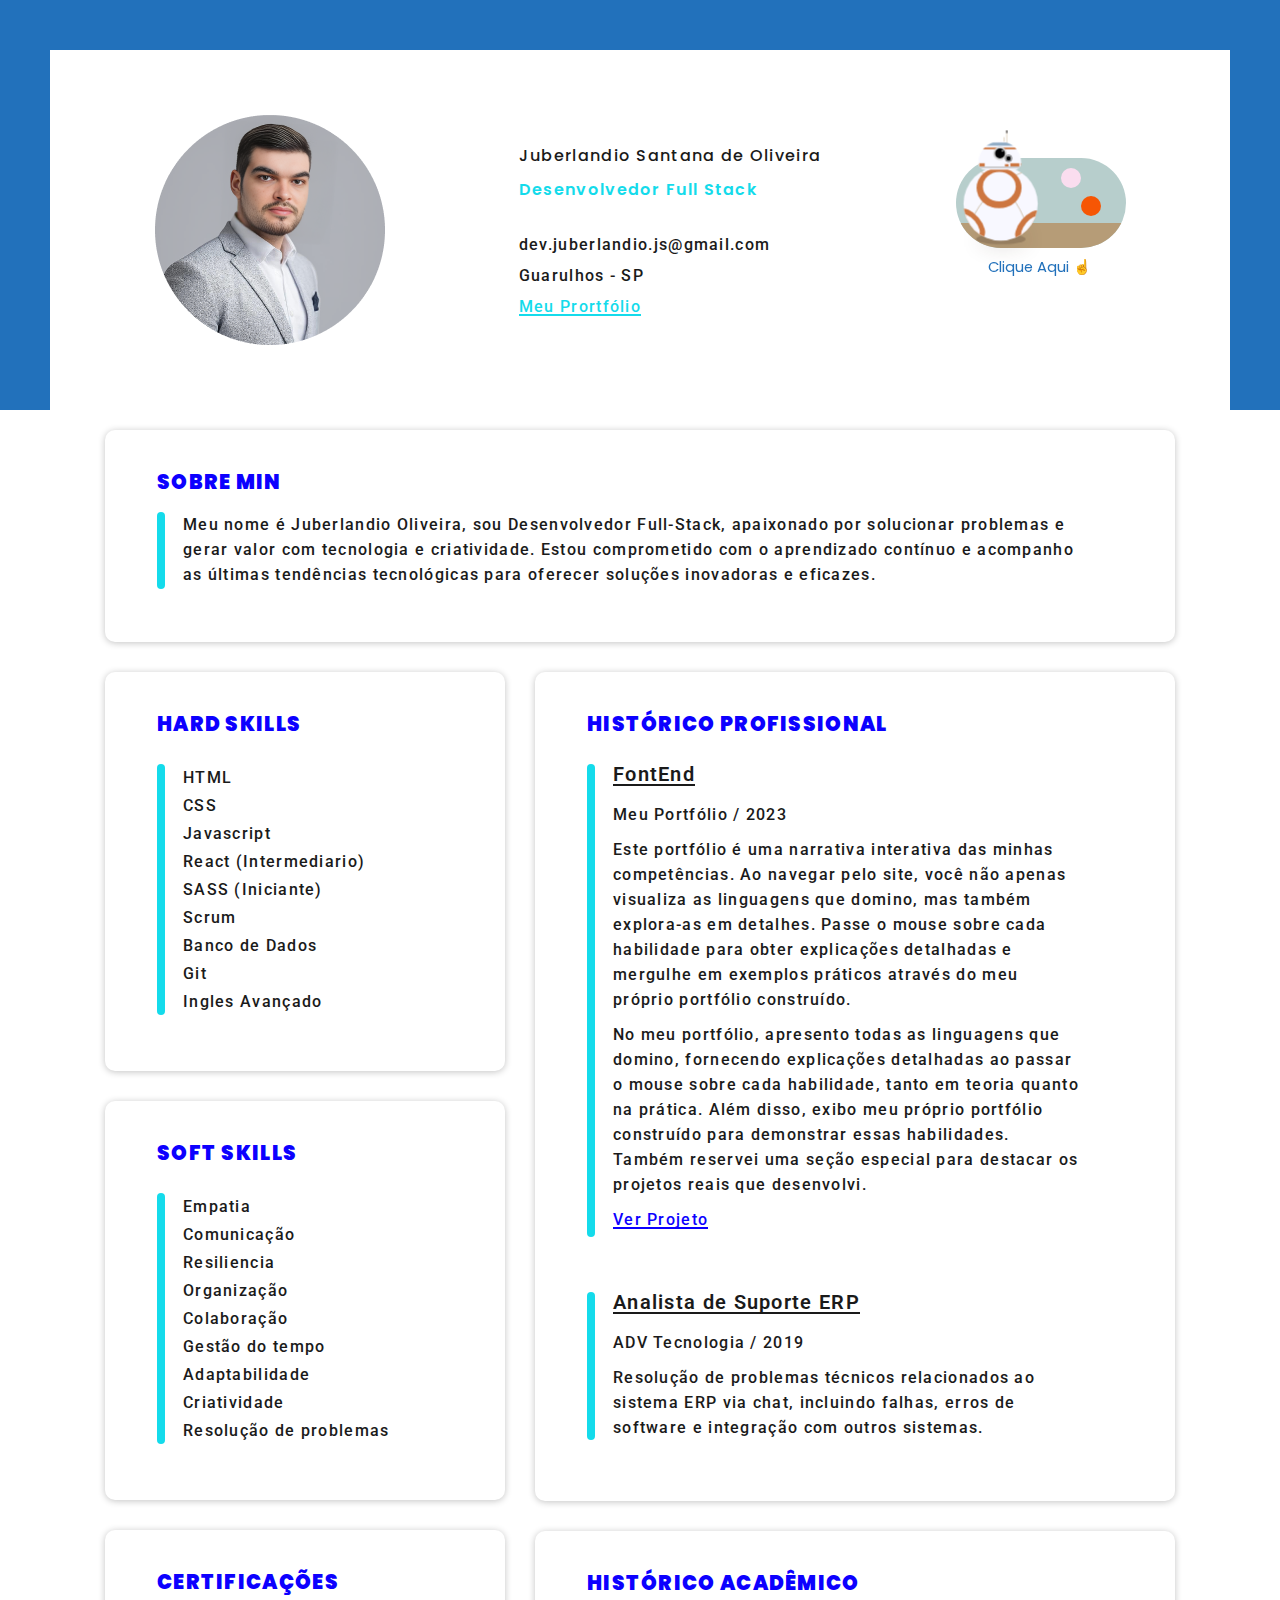
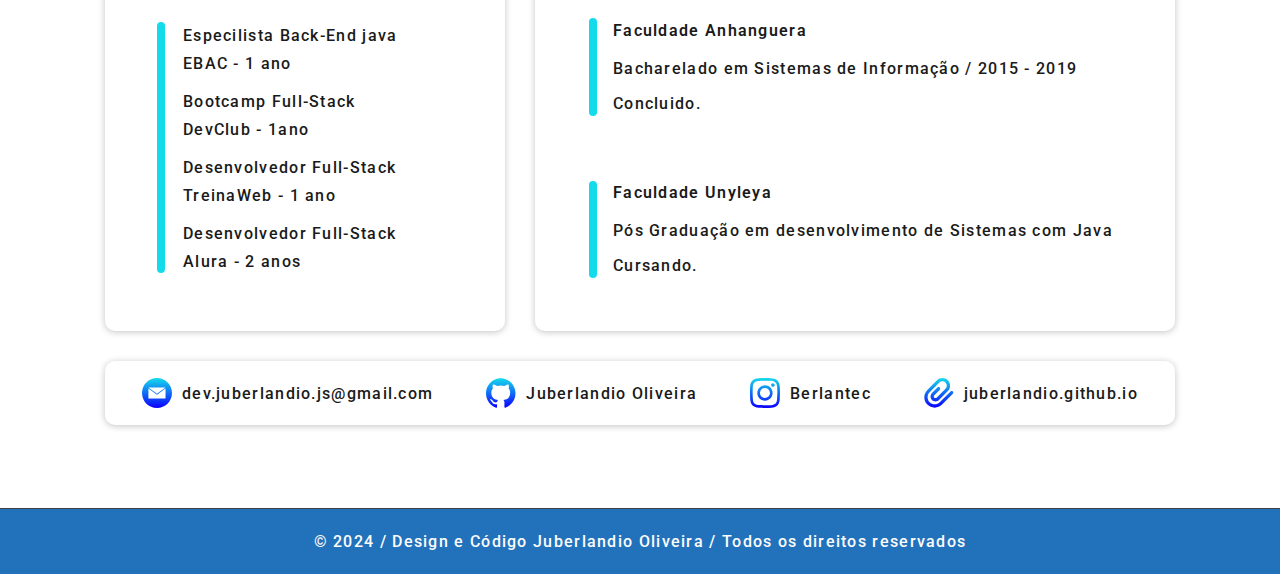
==== index.html @ ef3a39c7 "Update inicial" ====
<!DOCTYPE html>
<html lang="pt-BR">

<head>
  <meta charset="UTF-8">
  <meta name="viewport" content="width=device-width, initial-scale=1.0">
  <title>Curriculo</title>
  <meta name="description" content="Curriculo">
  <link rel="icon" href="./assets/svg/favicon.svg" type="image/svg+xml">
  <meta name="author" content="Juberlandio Oliveira">
  <link rel="preload" href="./css/style.css" as="style">
  <link rel="stylesheet" href="./css/style.css">

  <link rel="preconnect" href="https://fonts.googleapis.com">
  <link rel="preconnect" href="https://fonts.gstatic.com" crossorigin>
  <link href="https://fonts.googleapis.com/css2?family=Poppins:ital,wght@0,100;0,200;0,300;0,400;0,500;0,600;0,700;0,800;0,900;1,100;1,200;1,300;1,400;1,500;1,600;1,700;1,800;1,900&family=Roboto:ital,wght@0,100;0,300;0,400;0,500;0,700;0,900;1,100;1,300;1,400;1,500;1,700;1,900&display=swap" rel="stylesheet">
  <script>document.documentElement.className += ' js';</script>
</head>
<body>
  <header class="cabecalho-bg" aria-label="Cabecalho">
    <div class="cabecalho">
      <div class="contato">
        <picture>
          <img src="./assets/img/imagem.png" width="230" height="230" alt="">
        </picture>
        <div class="dados">
          <h1 class="font-1-xxl">Juberlandio Santana de Oliveira</h1>
          <p class="font-1-xx">Desenvolvedor Full Stack</p>
          <nav>
            <ul class="font-2-xs">
              <li>dev.juberlandio.js@gmail.com</li>
              <li>Guarulhos - SP</li>
              <li><a href="https://juberlandio.github.io/" target="_blank"><span class="soundButton">Meu Prortfólio</span></a></li>
            </ul>
          </nav>
        </div>
        <label class="soundButton">
          <input type="checkbox" class="slider btn">
          <div title="Clica!" class="switch">
            <div class="suns"></div>
            <div class="moons">
              <div class="star star-1"></div>
              <div class="star star-2"></div>
              <div class="star star-3"></div>
              <div class="star star-4"></div>
              <div class="star star-5"></div>
              <div class="first-moon"></div>
            </div>
            <div class="sand"></div>
            <div class="bb8">
              <div class="antennas">
                <div class="antenna short"></div>
                <div class="antenna long"></div>
              </div>
              <div class="head">
                <div class="stripe one"></div>
                <div class="stripe two"></div>
                <div class="eyes">
                  <div class="eye one"></div>
                  <div class="eye two"></div>
                </div>
                <div class="stripe detail">
                  <div class="detail zero"></div>
                  <div class="detail zero"></div>
                  <div class="detail one"></div>
                  <div class="detail two"></div>
                  <div class="detail three"></div>
                  <div class="detail four"></div>
                  <div class="detail five"></div>
                  <div class="detail five"></div>
                </div>
                <div class="stripe three"></div>
              </div>
              <div class="ball">
                <div class="lines one"></div>
                <div class="lines two"></div>
                <div class="ring one"></div>
                <div class="ring two"></div>
                <div class="ring three"></div>
              </div>
              <div class="shadow"></div>
            </div>
          </div>
        </label>
      </div>
    </div>
  </header>
  <section class="sobre-bg" aria-labelledby="sobre">
    <div class="sobre">
      <h2 id="sobre" class="font-1-xxl">Sobre Min</h2>
      <p class="font-2-xs">Meu nome é Juberlandio Oliveira, sou Desenvolvedor Full-Stack, apaixonado por solucionar problemas e gerar valor com tecnologia e criatividade. Estou comprometido com o aprendizado contínuo e acompanho as últimas tendências tecnológicas para oferecer soluções inovadoras e eficazes.</p>
    </div>
  </section>
  <main>
    <div class="colunas">
      <div class="columns-container-left">
        <section class="left-columns" aria-label="hard-skills">
          <div class="hard-skills">
            <h2 class="font-1-xxl">Hard Skills</h2>
            <nav>
              <ul class="lista font-2-xs">
                <li>HTML</li>
                <li>CSS</li>
                <li>Javascript</li>
                <li>React (Intermediario)</li>
                <li>SASS (Iniciante)</li>
                <li>Scrum</li>
                <li>Banco de Dados</li>
                <li>Git</li>
                <li>Ingles Avançado</li>
              </ul>
            </nav>
          </div>
        </section>
        <section class="left-columns" aria-label="soft-skills">
          <div class="soft-skills">
            <h2 class="font-1-xxl">Soft Skills</h2>
            <nav>
              <ul class="lista font-2-xs">
                <li>Empatia</li>
                <li>Comunicação</li>
                <li>Resiliencia</li>
                <li>Organização</li>
                <li>Colaboração</li>
                <li>Gestão do tempo</li>
                <li>Adaptabilidade</li>
                <li>Criatividade</li>
                <li>Resolução de problemas</li>
              </ul>
            </nav>
          </div>
        </section>
        <section class="left-columns" aria-label="Certificações">
          <div class="Certificações">
            <h2 class="font-1-xxl">Certificações</h2>
            <nav>
              <ul class="lista-unica font-2-xs">
                <li>Especilista Back-End java</li>
                <li>EBAC - 1 ano</li>
                <li>Bootcamp Full-Stack</li>
                <li>DevClub - 1ano</li>
                <li>Desenvolvedor Full-Stack</li>
                <li>TreinaWeb - 1 ano</li>
                <li>Desenvolvedor Full-Stack</li>
                <li>Alura - 2 anos</li>
              </ul>
            </nav>
          </div>
        </section>
      </div>
      <div class="columns-container-right">
        <section class="right-columns" aria-labelledby="historico">
          <div class="historico-profissional">
            <h2 id="historico" class="font-1-xxl">Histórico Profissional</h2>
            <div class="lista">
              <h3 class="font-2-s">FontEnd</h3>
              <h4 class="font-2-xs">Meu Portfólio / 2023</h4>
              <p class="font-2-xs">Este portfólio é uma narrativa interativa das minhas competências. Ao navegar pelo site, você não apenas visualiza as linguagens que domino, mas também explora-as em detalhes. Passe o mouse sobre cada habilidade para obter explicações detalhadas e mergulhe em exemplos práticos através do meu próprio portfólio construído.</p>
              <p class="font-2-xs">No meu portfólio, apresento todas as linguagens que domino, fornecendo explicações detalhadas ao passar o mouse sobre cada habilidade, tanto em teoria quanto na prática. Além disso, exibo meu próprio portfólio construído para demonstrar essas habilidades. Também reservei uma seção especial para destacar os projetos reais que desenvolvi.</p>
              <p class="soundButton font-2-xs"><a href="https://juberlandio.github.io/" target="_blank">Ver Projeto</a></p>
            </div>
            <div class="lista-2">
              <h3 class="font-2-s">Analista de Suporte ERP</h3>
              <h4 class="font-2-xs">ADV Tecnologia / 2019</h4>
              <p class="font-2-xs">Resolução de problemas técnicos relacionados ao sistema ERP via chat, incluindo falhas, erros de software e integração com outros sistemas.</p>
            </div>
          </div>
        </section>
        <section class="right-columns" aria-label="Formacao">
          <div class="formacao">
            <h2 class="font-1-xxl">Histórico Acadêmico</h2>
            <div class="formacao-container">
              <div class="lista-formacao">
                <h3 class="font-2-s">Faculdade Anhanguera</h3>
                <h4 class="font-2-xs">Bacharelado em Sistemas de Informação / 2015 - 2019</h4>
                <p class="font-2-xs">Concluido.</p>
              </div>
              <div class="lista-pos">
                <h3 class="font-2-s">Faculdade Unyleya</h3>
                <h4 class="font-2-xs">Pós Graduação em desenvolvimento de Sistemas com Java</h4>
                <p class="font-2-xs">Cursando.</p>
              </div>
            </div>
          </div>
        </section>
      </div>
    </div>
  </main>

  <footer class="rodape-bg" aria-label="Rodapé">
    <div class="rodape">
      <div class="redes">
        <img src="./assets/img/email.svg" width="30" height="30"  alt="">
        <span class="font-2-xf">dev.juberlandio.js@gmail.com</span>
      </div>
      <div class="redes">
        <img src="./assets/img/github.svg" width="30" height="30" alt="">
        <p class="font-2-xf"> Juberlandio Oliveira</p>
      </div>
      <div class="redes">
        <img src="./assets/img/instagran.svg" width="30" height="30" alt="">
        <p class="font-2-xf">Berlantec</p>
      </div>
      <div class="redes">
        <img src="./assets/img/clips.svg" width="30" height="30" alt="">
        <p class="font-2-xf">juberlandio.github.io</p>
      </div>
    </div>
    <div class="footer-final font-2-xs">
      <p>© 2024 / Design e Código Juberlandio Oliveira / Todos os direitos reservados</p>
    </div>
  </footer>
  <script src="js/main.js"></script>
</body>

</html>
---- css/style.css ----
﻿html,body{margin:0px;padding:0px}h1,h2,h3,h4,ul,p{margin:0px}ul{margin:0px;padding:0px;list-style:none}a{font:inherit;color:inherit;text-decoration:none;display:block}img{height:auto;display:block;max-width:100%}::-webkit-scrollbar{width:7px;background-color:#232629}::-webkit-scrollbar-thumb{background-color:#2271BB;border-radius:30px}::-webkit-scrollbar-track{background-color:transparent}.js [data-anime="scroll"]{opacity:0;transform:translate3d(-30px, 0, 0);transition:.3s}.js [data-anime="scroll"].ativo{opacity:1;transform:translate3d(0px, 0, 0)}.cabecalho-bg{background:#2271BB;padding:50px 50px 0px 50px}@media (max-width: 1100px){.cabecalho-bg{padding:20px 20px 0px 20px}}.cabecalho{background:#fff;display:flex;flex-wrap:wrap;gap:30px;justify-content:center;align-items:center;padding:65px 20px 65px 20px;position:relative;box-sizing:border-box;max-width:1200px;margin-left:auto;margin-right:auto}@media (max-width: 845px){.cabecalho{height:100vh;text-align:center}}.contato picture img{max-width:230px;z-index:3;object-fit:cover}.contato{display:flex;flex-wrap:wrap;justify-content:space-between;align-items:center;width:971px;gap:30px;border-radius:10px;box-sizing:border-box}@media (max-width: 845px){.contato{width:100%;flex-direction:column;text-align:center;justify-content:center}}.contato p{padding-top:15px;color:#14DBEB;font-size:1rem}.contato li{padding-top:39px;line-height:1;color:#1a1a1a}.contato li:last-child{color:#14DBEB}.contato li+li{padding-top:15px}.contato li a span{position:relative}.contato li a span:hover{color:#0C00FF}.contato li a span::after{content:"";bottom:0px;right:0px;width:100%;height:2px;background:#14DBEB;display:block;margin-top:0px;transition:0.3s;position:absolute}.contato li a span:hover::after{background:#0C00FF}.dados{padding:30px}@media (max-width: 1300px){.dados{padding:0px;display:block}}.contato .dados h1{font-weight:500;color:#1a1a1a;font-size:1rem;line-height:22px}.font-2-xs{font:500 1rem/1.5625 "Roboto", sans-serif;letter-spacing:1.3px}.font-2-xf{font:500 1rem/1.5625 "Roboto", sans-serif;letter-spacing:1.3px}@media (max-width: 1100px){.font-2-xf{font-size:0.8rem;letter-spacing:0.8px}}.font-2-s{font:600 1.25rem/1 "Roboto", sans-serif;letter-spacing:1.3px}.font-1-xx{font:600 1.125rem/1 "Poppins", sans-serif;letter-spacing:1.3px}.font-1-xxl{font:600 1.25rem/1 "Poppins", sans-serif;letter-spacing:1.3px}label{place-self:center;-webkit-touch-callout:none;-webkit-tap-highlight-color:transparent;-webkit-tap-highlight-color:rgba(0,0,0,0)}@media (max-width: 845px){label{padding-top:30px}}.switch{--toggle-size: 1}.switch *,.switch *::after,*::before{-webkit-box-sizing:border-box;box-sizing:border-box}.switch{-webkit-box-sizing:border-box;box-sizing:border-box;display:-webkit-inline-box;display:-ms-inline-flexbox;display:inline-flex;-webkit-box-align:center;-ms-flex-align:center;align-items:center;width:170px;height:90px;background-color:#b7cecc;position:relative;border-radius:999px;-webkit-transition:.4s;-o-transition:.4s;transition:.4s;cursor:pointer;-webkit-transform:scale(var(--toggle-size));-ms-transform:scale(var(--toggle-size));transform:scale(var(--toggle-size))}.moons{position:absolute;width:100px;height:65px;overflow:hidden;top:0;left:-10px}.moons .star{position:absolute;width:1px;height:1px;top:45px;left:30px;border-radius:999px;background-color:#ffffff}.moons .star.star-1{top:100%;left:75px;-webkit-transition:.2s;-o-transition:.2s;transition:.2s}.moons .star.star-2{top:100%;left:65px;-webkit-transition:.3s;-o-transition:.3s;transition:.3s}.moons .star.star-3{top:100%;left:85px;-webkit-transition:.4s;-o-transition:.4s;transition:.4s}.moons .star.star-4{top:100%;left:60px;-webkit-transition:.5s;-o-transition:.5s;transition:.5s}.moons .star.star-5{top:100%;left:44px;-webkit-transition:.6s;-o-transition:.6s;transition:.6s}.moons .first-moon{position:absolute;-webkit-transition:.4s;-o-transition:.4s;transition:.4s;width:30px;height:30px;top:100%;left:30px;background-color:#e0d6d6;border-radius:999px}.moons::before,.moons::after{-webkit-transition:.6s;-o-transition:.6s;transition:.6s;content:"";position:absolute;width:8px;height:8px;background-color:#dde4e6;border-radius:999px;top:100%;left:70px}.moons::after{width:5px;height:5px;left:81px;-webkit-transition:.8s;-o-transition:.8s;transition:.8s}.sand{position:absolute;width:100%;height:45px;bottom:0px;left:0;border-radius:0 0 999px 999px;overflow:hidden}.suns{position:absolute;width:50px;height:70px;overflow:hidden;top:0;right:15px}.suns::before{content:"";position:absolute;width:20px;height:20px;background-color:#faddef;border-radius:999px;top:10px;right:30px;-webkit-transition:.4s;-o-transition:.4s;transition:.4s}.suns::after{content:"";position:absolute;width:20px;height:20px;background-color:#F65604;border-radius:999px;top:38px;right:10px;-webkit-transition:.6s;-o-transition:.6s;transition:.6s}.sand::before{position:absolute;width:100%;height:25px;bottom:0px;left:0;content:"";background-color:#B69C77;border-radius:0 0 999px 999px}.bb8{position:absolute;left:-18%;width:140px;-webkit-transform:scale(0.45);-ms-transform:scale(0.45);transform:scale(0.45);-webkit-transition:left .4s;-o-transition:left .4s;transition:left .4s}.slider{display:none}.antennas{position:absolute;-webkit-transition:all 0.4s;-o-transition:all 0.4s;transition:all 0.4s;left:28%}.antenna{background:#e0d2be;position:absolute;width:2px}.antenna.short{height:20px;top:-65px;left:50px}.antenna.long{border-top:6px solid #020204;border-bottom:6px solid #020204;height:36px;top:-80px;left:56px}.head{-webkit-transition:-webkit-transform .4s;transition:-webkit-transform .4s;-o-transition:transform .4s;transition:transform .4s, -webkit-transform .4s;background-color:ghostwhite;border-radius:90px 90px 25px 25px;-moz-border-radius:90px 90px 25px 25px;-webkit-border-radius:90px 90px 25px 25px;height:63px;margin-left:-45px;overflow:hidden;position:absolute;width:95px;z-index:1;top:-56px;left:56%}.head .stripe{position:absolute;width:100%}.head .stripe.one{background:#7699B7;height:7px;opacity:0.8;z-index:1;top:3px}.head .stripe.two{background:#CD7640;height:4px;top:14px}.head .stripe.three{background:#999;height:4px;opacity:0.5;bottom:3px}.head .stripe.detail{display:-webkit-box;display:-ms-flexbox;display:flex;width:200px;bottom:7px;left:-38%;-webkit-transition:left 0.4s;-o-transition:left 0.4s;transition:left 0.4s}.head .detail{height:7px}.head .detail.zero{background-color:#CD7640;width:2%;margin-left:3px}.head .detail.one{background-color:#CD7640;width:8%;margin-left:3px}.head .detail.two{background-color:#CD7640;width:6%;margin-left:5px}.head .detail.three{background-color:#CD7640;width:4%;margin-left:45px;height:5px;margin-top:2px}.head .detail.four{background-color:#CD7640;width:10%;margin-left:4px}.head .detail.five{background-color:#CD7640;width:2%;margin-left:3px}.head .eyes{display:inline-block;height:100%;position:absolute;width:100%;-webkit-transition:left 0.4s;-o-transition:left 0.4s;transition:left 0.4s;left:22%}.head .eye{border-radius:50%;display:block;position:absolute}.head .eye.one{background:#020204;border:4px solid lightgray;height:30px;width:30px;top:12px;left:12%}.head .eye.one:after{background:white;border-radius:50%;content:"";display:block;height:3px;position:absolute;width:3px;top:4px;right:4px}.head .eye.two{background-color:lightgrey;border:1px solid #020204;height:16px;width:16px;top:30px;left:40%}.head .eye.two:after{background:#020204;border-radius:50%;content:"";display:block;height:10px;position:absolute;width:10px;top:2px;left:2px}.ball{background-color:ghostwhite;border-radius:50%;height:165px;overflow:hidden;position:relative;width:165px;-webkit-transition:-webkit-transform .4s;transition:-webkit-transform .4s;-o-transition:transform .4s;transition:transform .4s, -webkit-transform .4s}.lines{border:2px solid #B19669;border-radius:50%;height:400px;opacity:0.6;position:absolute;width:400px}.lines.two{top:-10px;left:-250px}.ring{background:#CD7640;border-radius:50%;height:70px;margin-left:-35px;position:absolute;width:70px}.ring:after{background-color:ghostwhite;border-radius:50%;content:"";display:block;height:73%;margin-top:-36%;margin-left:-36%;position:absolute;width:73%;top:50%;left:50%}.ring.one{margin-left:-40px;height:90px;width:100px;top:2%;left:42%}.ring.two{height:40px;width:80px;-ms-transform:rotate(50deg);-webkit-transform:rotate(50deg);transform:rotate(50deg);top:65%;left:8%}.ring.two:after{top:100%}.ring.three{height:37px;width:80px;-ms-transform:rotate(-50deg);-webkit-transform:rotate(-50deg);transform:rotate(-50deg);top:68%;left:84%}.ring.three:after{top:110%}.shadow{background:#3A271C;-webkit-box-shadow:5px 0 50px #3A271C;box-shadow:5px 0 50px #3A271C;border-radius:50%;height:23.3333333333px;opacity:0.25;position:absolute;width:110px;left:28px;z-index:-1;bottom:-8px}.slider:checked+.switch .bb8{left:29%}.slider:checked+.switch .bb8 .ball{-webkit-transform:rotate(180deg);-ms-transform:rotate(180deg);transform:rotate(180deg)}.slider:hover+.switch .bb8 .eyes{left:60%}.slider:checked:hover+.switch .bb8 .eyes{left:-20%}.slider:active+.switch .bb8 .head{-webkit-transform:translate(35px, 3px) rotateZ(17deg);-ms-transform:translate(35px, 3px) rotate(17deg);transform:translate(30px, 3px) rotateZ(17deg)}.slider:checked:active+.switch .bb8 .head{-webkit-transform:translate(-35px, 6px) rotateZ(-17deg);-ms-transform:translate(-35px, 6px) rotate(-17deg);transform:translate(-35px, 6px) rotateZ(-17deg)}.slider:active+.switch .antennas{-webkit-transform:translate(35px, -20px) rotateZ(17deg);-ms-transform:translate(35px, -20px) rotate(17deg);transform:translate(35px, -20px) rotateZ(17deg)}.slider:active:not(:hover)+.switch .antennas{-webkit-transform:translate(35px, -10px) rotateZ(17deg);-ms-transform:translate(35px, -10px) rotate(17deg);transform:translate(35px, -10px) rotateZ(17deg)}.slider:checked:active+.switch .antennas{-webkit-transform:translate(-35px, 10px) rotateZ(-17deg);-ms-transform:translate(-35px, 10px) rotate(-17deg);transform:translate(-35px, 15px) rotateZ(-17deg)}.slider:checked:active:not(:hover)+.switch .antennas{-webkit-transform:translate(-30px, 20px) rotateZ(-17deg);-ms-transform:translate(-30px, 20px) rotate(-17deg);transform:translate(-25px, 25px) rotateZ(-17deg)}.slider:hover+.switch .antennas,.slider:checked+.switch .antennas{left:6%}.slider:hover+.switch .stripe.detail,.slider:checked+.switch .stripe.detail{left:0}.slider:checked:hover+.switch .antennas{left:28%}.slider:checked:hover+.switch .stripe.detail{left:-38%}.slider:checked+.switch{background-color:#112350}.slider:checked+.switch .suns::before{top:100px}.slider:checked+.switch .suns::after{top:150px}.slider:checked+.switch .moons .first-moon{top:15px;-webkit-box-shadow:0 0 10px #B8CCCD;box-shadow:0 0 10px #B8CCCD}.slider:checked+.switch .moons::after{top:38px;-webkit-box-shadow:0 0 15px #B8CCCD;box-shadow:0 0 15px #B8CCCD}.slider:checked+.switch .moons::before{top:34px;-webkit-box-shadow:0 0 15px #B8CCCD;box-shadow:0 0 15px #B8CCCD}.slider:checked+.switch .moons .star{-webkit-box-shadow:0 0 20px 2px #fff;box-shadow:0 0 20px 2px #fff}.slider:checked+.switch .moons .star.star-1{top:20px}.slider:checked+.switch .moons .star.star-2{top:15px}.slider:checked+.switch .moons .star.star-3{top:15px}.slider:checked+.switch .moons .star.star-4{top:45px}.slider:checked+.switch .moons .star.star-5{top:53px}label{position:relative;margin-bottom:50px}label::after{content:'Clique Aqui ☝';position:absolute;bottom:-26px;right:35px;color:#2271BB;font-size:0.92em;animation:girar 2.5s infinite;font-family:'Poppins', sans-serif}@keyframes girar{0%{transform:rotate(0deg)}10%{transform:rotate(2deg)}20%{transform:rotate(-2deg)}30%{transform:rotate(2deg)}40%{transform:rotate(-2deg)}50%{transform:rotate(2deg)}60%{transform:rotate(0deg)}100%{transform:rotate(0deg)}}.sobre{border-radius:10px;box-shadow:0 0 20px 2px rgba(0,0,0,0.2);border:1px solid #14DBEB;border:2px solid transparent;position:relative;box-shadow:rgba(0,0,0,0.24) 0px 1px 7px;margin:20px 20px 0px 20px;box-sizing:border-box;max-width:1070px;margin-left:auto;margin-right:auto}@media (max-width: 1100px){.sobre{margin:20px 20px 0px 20px}}.sobre h2{color:#0C00FF;padding:40px 0px 0px 50px;text-transform:uppercase;font-weight:900;transition:0.3s}@media (max-width: 1100px){.sobre h2{padding:20px 20px 0px 20px;text-align:left}}.sobre p{color:#1a1a1a;padding:20px 0 53px 76px;position:relative;max-width:909px;transition:0.3s}@media (max-width: 1100px){.sobre p{max-width:100%;padding:20px 20px 20px 40px}}.sobre p:after{content:'';left:50px;top:20px;width:8px;height:calc(100% - 71px);background:#14DBEB;display:block;margin-top:0px;transition:0.3s;position:absolute;border-radius:10px}@media (max-width: 1100px){.sobre p:after{left:20px;top:20px;width:8px;height:calc(100% - 35px)}}.sobre::before{content:'';position:absolute;width:0;height:0;top:-2px;left:-2px;border:2px solid transparent;box-sizing:content-box;z-index:-1}.sobre::before{animation:animacao 2.7s linear forwards;animation-delay:3s}.sobre::after{content:'';position:absolute;width:0;height:0;top:-2px;left:-2px;border:2px solid transparent;box-sizing:content-box;z-index:-1}.sobre::after{animation:animacao2 2.7s linear forwards;animation-delay:3s}.colunas{display:flex;justify-content:center;align-items:center;flex-wrap:wrap;gap:30px;box-sizing:border-box;max-width:1070px;margin-left:auto;margin-right:auto;margin-top:30px}@media (max-width: 1100px){.colunas{margin:20px;max-width:100%}}.colunas section{border:2px solid transparent;position:relative;box-shadow:rgba(0,0,0,0.24) 0px 1px 7px}.colunas section::before{content:'';position:absolute;width:0;height:0;top:-2px;left:-2px;border:2px solid transparent;box-sizing:content-box;z-index:-1}.colunas section::before{animation:animacao 2.7s linear forwards;animation-delay:3s}@keyframes animacao{0%{width:0;height:0;border-top-color:#14DBEB;border-right-color:transparent;border-bottom-color:transparent;border-left-color:transparent}50%{width:100%;height:0;border-top-color:#14DBEB;border-right-color:#14DBEB;border-bottom-color:transparent;border-left-color:transparent}100%{width:100%;height:100%;border-top-color:#14DBEB;border-right-color:#14DBEB;border-bottom-color:transparent;border-left-color:transparent}}.colunas section::after{content:'';position:absolute;width:0;height:0;top:-2px;left:-2px;border:2px solid transparent;box-sizing:content-box;z-index:-1}.colunas section::after{animation:animacao2 2.7s linear forwards;animation-delay:3s}@keyframes animacao2{0%{width:0;height:0;border-top-color:transparent;border-right-color:transparent;border-bottom-color:transparent;border-left-color:#14DBEB}50%{width:0;height:100%;border-top-color:transparent;border-right-color:transparent;border-bottom-color:#14DBEB;border-left-color:#14DBEB}100%{width:100%;height:100%;border-top-color:transparent;border-right-color:transparent;border-bottom-color:#14DBEB;border-left-color:#14DBEB}}.columns-container-left{place-self:flex-start}@media (max-width: 1100px){.columns-container-left{width:100%}}.left-columns{width:400px;border-radius:10px;box-shadow:0 0 20px 2px rgba(0,0,0,0.2);border:1px solid #14DBEB;box-sizing:border-box;margin-left:auto;margin-right:auto;display:block;transition:0.3s}@media (max-width: 1100px){.left-columns{width:100%}}.colunas .left-columns+.left-columns{margin-top:30px}.lista li{color:#1a1a1a}.lista li+li{padding-top:12px;margin-left:auto}.left-columns ul{padding:36px 0px 59px 76px;position:relative;line-height:1;color:#1a1a1a;transition:0.3s}@media (max-width: 1100px){.left-columns ul{padding:20px 20px 20px 40px;text-align:left}}.left-columns ul li:last-child{padding-bottom:0px}.left-columns h2{text-transform:uppercase;color:#0C00FF;padding:40px 0px 0px 50px;font-weight:900}@media (max-width: 1100px){.left-columns h2{padding:20px 20px 0px 20px;text-align:left;transition:0.3s}}.left-columns ul:after{content:"";left:50px;top:30px;width:8px;height:251px;background:#14DBEB;display:block;margin-top:0px;transition:0.3s;position:absolute;border-radius:10px}@media (max-width: 1100px){.left-columns ul:after{left:20px;top:16px;width:8px;height:calc(100% - 30px)}}.lista-unica li:nth-child(even){padding-top:12px;padding-bottom:22px}.right-columns{width:640px;border-radius:10px;box-shadow:0 0 20px 2px rgba(0,0,0,0.2);border:1px solid #14DBEB;box-sizing:border-box;margin-left:auto;margin-right:auto;display:block;transition:0.3s}@media (max-width: 1100px){.right-columns{width:100%}}.right-columns .lista{padding:30px 0 30px 76px}@media (max-width: 1100px){.right-columns .lista{padding:20px 20px 20px 40px}}.colunas .right-columns+.right-columns{margin-top:30px}.right-columns h2{text-transform:uppercase;color:#0C00FF;padding:40px 0px 0px 50px;font-weight:900;transition:0.3s}@media (max-width: 1100px){.right-columns h2{padding:20px 20px 0px 20px;text-align:left}}.right-columns .lista{position:relative}.right-columns .lista:after{content:"";left:50px;top:30px;width:8px;height:calc(100% - 55px);background:#14DBEB;display:block;margin-top:0px;transition:0.3s;position:absolute;border-radius:10px}@media (max-width: 1100px){.right-columns .lista:after{left:20px;top:16px;width:8px;height:calc(100% - 30px)}}.right-columns .lista-2{padding:30px 0 35px 76px;margin-bottom:24px}@media (max-width: 1100px){.right-columns .lista-2{padding:20px 20px 20px 40px;margin-bottom:0px}}.right-columns .lista-2{position:relative}.right-columns .lista-2:before{content:"";left:50px;top:30px;width:8px;height:calc(100% - 65px);background:#14DBEB;display:block;margin-top:0px;transition:0.3s;position:absolute;border-radius:10px}@media (max-width: 1100px){.right-columns .lista-2:before{left:20px;top:16px;width:8px;height:calc(100% - 30px)}}.right-columns .historico-profissional h3{position:relative;width:100%;display:inline;color:#1a1a1a}.right-columns .historico-profissional h3:after{content:"";bottom:0px;right:0px;width:100%;height:2px;background:#1a1a1a;display:block;margin-top:0px;transition:0.3s;position:absolute}.right-columns h4{padding-top:17px;color:#1a1a1a;transition:0.3s}.right-columns p{padding-top:10px;width:469px;color:#1a1a1a;transition:0.3s}@media (max-width: 1100px){.right-columns p{width:100%}}.right-columns .historico-profissional .lista p a:last-child{position:relative;max-width:100%;display:inline;color:#0C00FF}.right-columns .historico-profissional .lista p a:after{content:"";bottom:0px;right:0px;width:100%;height:2px;background:#0C00FF;display:block;margin-top:0px;transition:0.3s;position:absolute}.columns-container-right{place-self:flex-start}@media (max-width: 1100px){.columns-container-right{width:100%}}.right-columns .formacao-container{padding:30px 0 51px 76px}@media (max-width: 1100px){.right-columns .formacao-container{padding:20px 20px 20px 40px}}.right-columns .formacao h3{position:relative;color:#1a1a1a;transition:0.3s;font-size:1rem}.right-columns .formacao .lista-pos h3{padding-top:69px;transition:0.3s;font-size:1rem}.right-columns .formacao p{padding-top:10px;transition:0.3s}.right-columns .lista-formacao{position:relative}.right-columns .lista-formacao:after{content:"";left:-24px;top:-5px;width:8px;height:calc(100% + 5px);background:#14DBEB;display:block;margin-top:0px;transition:0.3s;position:absolute;border-radius:10px}@media (max-width: 1100px){.right-columns .lista-formacao:after{left:-20px;top:-5px;width:8px;height:calc(100% + 8px)}}.right-columns .lista-pos{position:relative}.right-columns .lista-pos:after{content:"";left:-24px;width:8px;height:calc(100% + -65px);top:65px;background:#14DBEB;display:block;margin-top:0px;transition:0.3s;position:absolute;border-radius:10px}@media (max-width: 1100px){.right-columns .lista-pos:after{left:-20px;top:60px;width:8px;height:calc(100% - 58px)}}.rodape{border-radius:10px;box-shadow:0 0 20px 2px rgba(0,0,0,0.2);border:1px solid #14DBEB;display:flex;flex-wrap:wrap;justify-content:space-between;align-items:center;padding:15px 35px;margin:30px 0px 83px 0px;border:2px solid transparent;position:relative;box-shadow:rgba(0,0,0,0.24) 0px 1px 7px;box-sizing:border-box;max-width:1070px;margin-left:auto;margin-right:auto;transition:0.3s}@media (max-width: 1100px){.rodape{display:block;max-width:100%;margin:30px 20px 83px 20px;padding:0px}}.redes{display:flex;flex-wrap:wrap;gap:10px;justify-content:space-between;align-items:center;color:#1a1a1a;transition:0.3s}@media (max-width: 1100px){.redes{justify-content:left;padding:10px;margin:0 auto;width:auto}}.redes img{width:30px;height:30px}.footer-final{display:block;text-align:center;padding:20px;background:#2271BB;border-top:1px solid #404040;color:#fcfcfc}.rodape::before{content:'';position:absolute;width:0;height:0;top:-2px;left:-2px;border:2px solid transparent;box-sizing:content-box;z-index:-1}.rodape::before{animation:animacao 2.7s linear forwards;animation-delay:3s}.rodape::after{content:'';position:absolute;width:0;height:0;top:-2px;left:-2px;border:2px solid transparent;box-sizing:content-box;z-index:-1}.rodape::after{animation:animacao2 2.7s linear forwards;animation-delay:3s}body.ativo-1{background-color:#1B1F24}body.ativo-1 .cabecalho-bg{background-color:#22272F}body.ativo-1 .cabecalho{background-color:#1B1F24}body.ativo-1 .contato li{color:#fcfcfc}body.ativo-1 .contato li:last-child{color:#14DBEB}body.ativo-1 .contato h1{color:#fcfcfc}body.ativo-1 .sobre p{color:#fcfcfc}body.ativo-1 .colunas ul li{color:#fcfcfc}body.ativo-1 .historico-profissional h3{color:#fcfcfc}body.ativo-1 .historico-profissional h4{color:#fcfcfc}body.ativo-1 .historico-profissional p{color:#fcfcfc}body.ativo-1 .historico-profissional h3:after{background:#fcfcfc}body.ativo-1 .formacao h3{color:#fcfcfc}body.ativo-1 .formacao h4{color:#fcfcfc}body.ativo-1 .formacao p{color:#fcfcfc}body.ativo-1 .redes{color:#fcfcfc}body.ativo-1 .footer-final{background-color:#22272F}body.ativo-1::-webkit-scrollbar{background-color:#2e2e2e}body.ativo-1::-webkit-scrollbar-thumb{background-color:#22272F}
---- css/style.css ----
﻿html,body{margin:0px;padding:0px}h1,h2,h3,h4,ul,p{margin:0px}ul{margin:0px;padding:0px;list-style:none}a{font:inherit;color:inherit;text-decoration:none;display:block}img{height:auto;display:block;max-width:100%}::-webkit-scrollbar{width:7px;background-color:#232629}::-webkit-scrollbar-thumb{background-color:#2271BB;border-radius:30px}::-webkit-scrollbar-track{background-color:transparent}.js [data-anime="scroll"]{opacity:0;transform:translate3d(-30px, 0, 0);transition:.3s}.js [data-anime="scroll"].ativo{opacity:1;transform:translate3d(0px, 0, 0)}.cabecalho-bg{background:#2271BB;padding:50px 50px 0px 50px}@media (max-width: 1100px){.cabecalho-bg{padding:20px 20px 0px 20px}}.cabecalho{background:#fff;display:flex;flex-wrap:wrap;gap:30px;justify-content:center;align-items:center;padding:65px 20px 65px 20px;position:relative;box-sizing:border-box;max-width:1200px;margin-left:auto;margin-right:auto}@media (max-width: 845px){.cabecalho{height:100vh;text-align:center}}.contato picture img{max-width:230px;z-index:3;object-fit:cover}.contato{display:flex;flex-wrap:wrap;justify-content:space-between;align-items:center;width:971px;gap:30px;border-radius:10px;box-sizing:border-box}@media (max-width: 845px){.contato{width:100%;flex-direction:column;text-align:center;justify-content:center}}.contato p{padding-top:15px;color:#14DBEB;font-size:1rem}.contato li{padding-top:39px;line-height:1;color:#1a1a1a}.contato li:last-child{color:#14DBEB}.contato li+li{padding-top:15px}.contato li a span{position:relative}.contato li a span:hover{color:#0C00FF}.contato li a span::after{content:"";bottom:0px;right:0px;width:100%;height:2px;background:#14DBEB;display:block;margin-top:0px;transition:0.3s;position:absolute}.contato li a span:hover::after{background:#0C00FF}.dados{padding:30px}@media (max-width: 1300px){.dados{padding:0px;display:block}}.contato .dados h1{font-weight:500;color:#1a1a1a;font-size:1rem;line-height:22px}.font-2-xs{font:500 1rem/1.5625 "Roboto", sans-serif;letter-spacing:1.3px}.font-2-xf{font:500 1rem/1.5625 "Roboto", sans-serif;letter-spacing:1.3px}@media (max-width: 1100px){.font-2-xf{font-size:0.8rem;letter-spacing:0.8px}}.font-2-s{font:600 1.25rem/1 "Roboto", sans-serif;letter-spacing:1.3px}.font-1-xx{font:600 1.125rem/1 "Poppins", sans-serif;letter-spacing:1.3px}.font-1-xxl{font:600 1.25rem/1 "Poppins", sans-serif;letter-spacing:1.3px}label{place-self:center;-webkit-touch-callout:none;-webkit-tap-highlight-color:transparent;-webkit-tap-highlight-color:rgba(0,0,0,0)}@media (max-width: 845px){label{padding-top:30px}}.switch{--toggle-size: 1}.switch *,.switch *::after,*::before{-webkit-box-sizing:border-box;box-sizing:border-box}.switch{-webkit-box-sizing:border-box;box-sizing:border-box;display:-webkit-inline-box;display:-ms-inline-flexbox;display:inline-flex;-webkit-box-align:center;-ms-flex-align:center;align-items:center;width:170px;height:90px;background-color:#b7cecc;position:relative;border-radius:999px;-webkit-transition:.4s;-o-transition:.4s;transition:.4s;cursor:pointer;-webkit-transform:scale(var(--toggle-size));-ms-transform:scale(var(--toggle-size));transform:scale(var(--toggle-size))}.moons{position:absolute;width:100px;height:65px;overflow:hidden;top:0;left:-10px}.moons .star{position:absolute;width:1px;height:1px;top:45px;left:30px;border-radius:999px;background-color:#ffffff}.moons .star.star-1{top:100%;left:75px;-webkit-transition:.2s;-o-transition:.2s;transition:.2s}.moons .star.star-2{top:100%;left:65px;-webkit-transition:.3s;-o-transition:.3s;transition:.3s}.moons .star.star-3{top:100%;left:85px;-webkit-transition:.4s;-o-transition:.4s;transition:.4s}.moons .star.star-4{top:100%;left:60px;-webkit-transition:.5s;-o-transition:.5s;transition:.5s}.moons .star.star-5{top:100%;left:44px;-webkit-transition:.6s;-o-transition:.6s;transition:.6s}.moons .first-moon{position:absolute;-webkit-transition:.4s;-o-transition:.4s;transition:.4s;width:30px;height:30px;top:100%;left:30px;background-color:#e0d6d6;border-radius:999px}.moons::before,.moons::after{-webkit-transition:.6s;-o-transition:.6s;transition:.6s;content:"";position:absolute;width:8px;height:8px;background-color:#dde4e6;border-radius:999px;top:100%;left:70px}.moons::after{width:5px;height:5px;left:81px;-webkit-transition:.8s;-o-transition:.8s;transition:.8s}.sand{position:absolute;width:100%;height:45px;bottom:0px;left:0;border-radius:0 0 999px 999px;overflow:hidden}.suns{position:absolute;width:50px;height:70px;overflow:hidden;top:0;right:15px}.suns::before{content:"";position:absolute;width:20px;height:20px;background-color:#faddef;border-radius:999px;top:10px;right:30px;-webkit-transition:.4s;-o-transition:.4s;transition:.4s}.suns::after{content:"";position:absolute;width:20px;height:20px;background-color:#F65604;border-radius:999px;top:38px;right:10px;-webkit-transition:.6s;-o-transition:.6s;transition:.6s}.sand::before{position:absolute;width:100%;height:25px;bottom:0px;left:0;content:"";background-color:#B69C77;border-radius:0 0 999px 999px}.bb8{position:absolute;left:-18%;width:140px;-webkit-transform:scale(0.45);-ms-transform:scale(0.45);transform:scale(0.45);-webkit-transition:left .4s;-o-transition:left .4s;transition:left .4s}.slider{display:none}.antennas{position:absolute;-webkit-transition:all 0.4s;-o-transition:all 0.4s;transition:all 0.4s;left:28%}.antenna{background:#e0d2be;position:absolute;width:2px}.antenna.short{height:20px;top:-65px;left:50px}.antenna.long{border-top:6px solid #020204;border-bottom:6px solid #020204;height:36px;top:-80px;left:56px}.head{-webkit-transition:-webkit-transform .4s;transition:-webkit-transform .4s;-o-transition:transform .4s;transition:transform .4s, -webkit-transform .4s;background-color:ghostwhite;border-radius:90px 90px 25px 25px;-moz-border-radius:90px 90px 25px 25px;-webkit-border-radius:90px 90px 25px 25px;height:63px;margin-left:-45px;overflow:hidden;position:absolute;width:95px;z-index:1;top:-56px;left:56%}.head .stripe{position:absolute;width:100%}.head .stripe.one{background:#7699B7;height:7px;opacity:0.8;z-index:1;top:3px}.head .stripe.two{background:#CD7640;height:4px;top:14px}.head .stripe.three{background:#999;height:4px;opacity:0.5;bottom:3px}.head .stripe.detail{display:-webkit-box;display:-ms-flexbox;display:flex;width:200px;bottom:7px;left:-38%;-webkit-transition:left 0.4s;-o-transition:left 0.4s;transition:left 0.4s}.head .detail{height:7px}.head .detail.zero{background-color:#CD7640;width:2%;margin-left:3px}.head .detail.one{background-color:#CD7640;width:8%;margin-left:3px}.head .detail.two{background-color:#CD7640;width:6%;margin-left:5px}.head .detail.three{background-color:#CD7640;width:4%;margin-left:45px;height:5px;margin-top:2px}.head .detail.four{background-color:#CD7640;width:10%;margin-left:4px}.head .detail.five{background-color:#CD7640;width:2%;margin-left:3px}.head .eyes{display:inline-block;height:100%;position:absolute;width:100%;-webkit-transition:left 0.4s;-o-transition:left 0.4s;transition:left 0.4s;left:22%}.head .eye{border-radius:50%;display:block;position:absolute}.head .eye.one{background:#020204;border:4px solid lightgray;height:30px;width:30px;top:12px;left:12%}.head .eye.one:after{background:white;border-radius:50%;content:"";display:block;height:3px;position:absolute;width:3px;top:4px;right:4px}.head .eye.two{background-color:lightgrey;border:1px solid #020204;height:16px;width:16px;top:30px;left:40%}.head .eye.two:after{background:#020204;border-radius:50%;content:"";display:block;height:10px;position:absolute;width:10px;top:2px;left:2px}.ball{background-color:ghostwhite;border-radius:50%;height:165px;overflow:hidden;position:relative;width:165px;-webkit-transition:-webkit-transform .4s;transition:-webkit-transform .4s;-o-transition:transform .4s;transition:transform .4s, -webkit-transform .4s}.lines{border:2px solid #B19669;border-radius:50%;height:400px;opacity:0.6;position:absolute;width:400px}.lines.two{top:-10px;left:-250px}.ring{background:#CD7640;border-radius:50%;height:70px;margin-left:-35px;position:absolute;width:70px}.ring:after{background-color:ghostwhite;border-radius:50%;content:"";display:block;height:73%;margin-top:-36%;margin-left:-36%;position:absolute;width:73%;top:50%;left:50%}.ring.one{margin-left:-40px;height:90px;width:100px;top:2%;left:42%}.ring.two{height:40px;width:80px;-ms-transform:rotate(50deg);-webkit-transform:rotate(50deg);transform:rotate(50deg);top:65%;left:8%}.ring.two:after{top:100%}.ring.three{height:37px;width:80px;-ms-transform:rotate(-50deg);-webkit-transform:rotate(-50deg);transform:rotate(-50deg);top:68%;left:84%}.ring.three:after{top:110%}.shadow{background:#3A271C;-webkit-box-shadow:5px 0 50px #3A271C;box-shadow:5px 0 50px #3A271C;border-radius:50%;height:23.3333333333px;opacity:0.25;position:absolute;width:110px;left:28px;z-index:-1;bottom:-8px}.slider:checked+.switch .bb8{left:29%}.slider:checked+.switch .bb8 .ball{-webkit-transform:rotate(180deg);-ms-transform:rotate(180deg);transform:rotate(180deg)}.slider:hover+.switch .bb8 .eyes{left:60%}.slider:checked:hover+.switch .bb8 .eyes{left:-20%}.slider:active+.switch .bb8 .head{-webkit-transform:translate(35px, 3px) rotateZ(17deg);-ms-transform:translate(35px, 3px) rotate(17deg);transform:translate(30px, 3px) rotateZ(17deg)}.slider:checked:active+.switch .bb8 .head{-webkit-transform:translate(-35px, 6px) rotateZ(-17deg);-ms-transform:translate(-35px, 6px) rotate(-17deg);transform:translate(-35px, 6px) rotateZ(-17deg)}.slider:active+.switch .antennas{-webkit-transform:translate(35px, -20px) rotateZ(17deg);-ms-transform:translate(35px, -20px) rotate(17deg);transform:translate(35px, -20px) rotateZ(17deg)}.slider:active:not(:hover)+.switch .antennas{-webkit-transform:translate(35px, -10px) rotateZ(17deg);-ms-transform:translate(35px, -10px) rotate(17deg);transform:translate(35px, -10px) rotateZ(17deg)}.slider:checked:active+.switch .antennas{-webkit-transform:translate(-35px, 10px) rotateZ(-17deg);-ms-transform:translate(-35px, 10px) rotate(-17deg);transform:translate(-35px, 15px) rotateZ(-17deg)}.slider:checked:active:not(:hover)+.switch .antennas{-webkit-transform:translate(-30px, 20px) rotateZ(-17deg);-ms-transform:translate(-30px, 20px) rotate(-17deg);transform:translate(-25px, 25px) rotateZ(-17deg)}.slider:hover+.switch .antennas,.slider:checked+.switch .antennas{left:6%}.slider:hover+.switch .stripe.detail,.slider:checked+.switch .stripe.detail{left:0}.slider:checked:hover+.switch .antennas{left:28%}.slider:checked:hover+.switch .stripe.detail{left:-38%}.slider:checked+.switch{background-color:#112350}.slider:checked+.switch .suns::before{top:100px}.slider:checked+.switch .suns::after{top:150px}.slider:checked+.switch .moons .first-moon{top:15px;-webkit-box-shadow:0 0 10px #B8CCCD;box-shadow:0 0 10px #B8CCCD}.slider:checked+.switch .moons::after{top:38px;-webkit-box-shadow:0 0 15px #B8CCCD;box-shadow:0 0 15px #B8CCCD}.slider:checked+.switch .moons::before{top:34px;-webkit-box-shadow:0 0 15px #B8CCCD;box-shadow:0 0 15px #B8CCCD}.slider:checked+.switch .moons .star{-webkit-box-shadow:0 0 20px 2px #fff;box-shadow:0 0 20px 2px #fff}.slider:checked+.switch .moons .star.star-1{top:20px}.slider:checked+.switch .moons .star.star-2{top:15px}.slider:checked+.switch .moons .star.star-3{top:15px}.slider:checked+.switch .moons .star.star-4{top:45px}.slider:checked+.switch .moons .star.star-5{top:53px}label{position:relative;margin-bottom:50px}label::after{content:'Clique Aqui ☝';position:absolute;bottom:-26px;right:35px;color:#2271BB;font-size:0.92em;animation:girar 2.5s infinite;font-family:'Poppins', sans-serif}@keyframes girar{0%{transform:rotate(0deg)}10%{transform:rotate(2deg)}20%{transform:rotate(-2deg)}30%{transform:rotate(2deg)}40%{transform:rotate(-2deg)}50%{transform:rotate(2deg)}60%{transform:rotate(0deg)}100%{transform:rotate(0deg)}}.sobre{border-radius:10px;box-shadow:0 0 20px 2px rgba(0,0,0,0.2);border:1px solid #14DBEB;border:2px solid transparent;position:relative;box-shadow:rgba(0,0,0,0.24) 0px 1px 7px;margin:20px 20px 0px 20px;box-sizing:border-box;max-width:1070px;margin-left:auto;margin-right:auto}@media (max-width: 1100px){.sobre{margin:20px 20px 0px 20px}}.sobre h2{color:#0C00FF;padding:40px 0px 0px 50px;text-transform:uppercase;font-weight:900;transition:0.3s}@media (max-width: 1100px){.sobre h2{padding:20px 20px 0px 20px;text-align:left}}.sobre p{color:#1a1a1a;padding:20px 0 53px 76px;position:relative;max-width:909px;transition:0.3s}@media (max-width: 1100px){.sobre p{max-width:100%;padding:20px 20px 20px 40px}}.sobre p:after{content:'';left:50px;top:20px;width:8px;height:calc(100% - 71px);background:#14DBEB;display:block;margin-top:0px;transition:0.3s;position:absolute;border-radius:10px}@media (max-width: 1100px){.sobre p:after{left:20px;top:20px;width:8px;height:calc(100% - 35px)}}.sobre::before{content:'';position:absolute;width:0;height:0;top:-2px;left:-2px;border:2px solid transparent;box-sizing:content-box;z-index:-1}.sobre::before{animation:animacao 2.7s linear forwards;animation-delay:3s}.sobre::after{content:'';position:absolute;width:0;height:0;top:-2px;left:-2px;border:2px solid transparent;box-sizing:content-box;z-index:-1}.sobre::after{animation:animacao2 2.7s linear forwards;animation-delay:3s}.colunas{display:flex;justify-content:center;align-items:center;flex-wrap:wrap;gap:30px;box-sizing:border-box;max-width:1070px;margin-left:auto;margin-right:auto;margin-top:30px}@media (max-width: 1100px){.colunas{margin:20px;max-width:100%}}.colunas section{border:2px solid transparent;position:relative;box-shadow:rgba(0,0,0,0.24) 0px 1px 7px}.colunas section::before{content:'';position:absolute;width:0;height:0;top:-2px;left:-2px;border:2px solid transparent;box-sizing:content-box;z-index:-1}.colunas section::before{animation:animacao 2.7s linear forwards;animation-delay:3s}@keyframes animacao{0%{width:0;height:0;border-top-color:#14DBEB;border-right-color:transparent;border-bottom-color:transparent;border-left-color:transparent}50%{width:100%;height:0;border-top-color:#14DBEB;border-right-color:#14DBEB;border-bottom-color:transparent;border-left-color:transparent}100%{width:100%;height:100%;border-top-color:#14DBEB;border-right-color:#14DBEB;border-bottom-color:transparent;border-left-color:transparent}}.colunas section::after{content:'';position:absolute;width:0;height:0;top:-2px;left:-2px;border:2px solid transparent;box-sizing:content-box;z-index:-1}.colunas section::after{animation:animacao2 2.7s linear forwards;animation-delay:3s}@keyframes animacao2{0%{width:0;height:0;border-top-color:transparent;border-right-color:transparent;border-bottom-color:transparent;border-left-color:#14DBEB}50%{width:0;height:100%;border-top-color:transparent;border-right-color:transparent;border-bottom-color:#14DBEB;border-left-color:#14DBEB}100%{width:100%;height:100%;border-top-color:transparent;border-right-color:transparent;border-bottom-color:#14DBEB;border-left-color:#14DBEB}}.columns-container-left{place-self:flex-start}@media (max-width: 1100px){.columns-container-left{width:100%}}.left-columns{width:400px;border-radius:10px;box-shadow:0 0 20px 2px rgba(0,0,0,0.2);border:1px solid #14DBEB;box-sizing:border-box;margin-left:auto;margin-right:auto;display:block;transition:0.3s}@media (max-width: 1100px){.left-columns{width:100%}}.colunas .left-columns+.left-columns{margin-top:30px}.lista li{color:#1a1a1a}.lista li+li{padding-top:12px;margin-left:auto}.left-columns ul{padding:36px 0px 59px 76px;position:relative;line-height:1;color:#1a1a1a;transition:0.3s}@media (max-width: 1100px){.left-columns ul{padding:20px 20px 20px 40px;text-align:left}}.left-columns ul li:last-child{padding-bottom:0px}.left-columns h2{text-transform:uppercase;color:#0C00FF;padding:40px 0px 0px 50px;font-weight:900}@media (max-width: 1100px){.left-columns h2{padding:20px 20px 0px 20px;text-align:left;transition:0.3s}}.left-columns ul:after{content:"";left:50px;top:30px;width:8px;height:251px;background:#14DBEB;display:block;margin-top:0px;transition:0.3s;position:absolute;border-radius:10px}@media (max-width: 1100px){.left-columns ul:after{left:20px;top:16px;width:8px;height:calc(100% - 30px)}}.lista-unica li:nth-child(even){padding-top:12px;padding-bottom:22px}.right-columns{width:640px;border-radius:10px;box-shadow:0 0 20px 2px rgba(0,0,0,0.2);border:1px solid #14DBEB;box-sizing:border-box;margin-left:auto;margin-right:auto;display:block;transition:0.3s}@media (max-width: 1100px){.right-columns{width:100%}}.right-columns .lista{padding:30px 0 30px 76px}@media (max-width: 1100px){.right-columns .lista{padding:20px 20px 20px 40px}}.colunas .right-columns+.right-columns{margin-top:30px}.right-columns h2{text-transform:uppercase;color:#0C00FF;padding:40px 0px 0px 50px;font-weight:900;transition:0.3s}@media (max-width: 1100px){.right-columns h2{padding:20px 20px 0px 20px;text-align:left}}.right-columns .lista{position:relative}.right-columns .lista:after{content:"";left:50px;top:30px;width:8px;height:calc(100% - 55px);background:#14DBEB;display:block;margin-top:0px;transition:0.3s;position:absolute;border-radius:10px}@media (max-width: 1100px){.right-columns .lista:after{left:20px;top:16px;width:8px;height:calc(100% - 30px)}}.right-columns .lista-2{padding:30px 0 35px 76px;margin-bottom:24px}@media (max-width: 1100px){.right-columns .lista-2{padding:20px 20px 20px 40px;margin-bottom:0px}}.right-columns .lista-2{position:relative}.right-columns .lista-2:before{content:"";left:50px;top:30px;width:8px;height:calc(100% - 65px);background:#14DBEB;display:block;margin-top:0px;transition:0.3s;position:absolute;border-radius:10px}@media (max-width: 1100px){.right-columns .lista-2:before{left:20px;top:16px;width:8px;height:calc(100% - 30px)}}.right-columns .historico-profissional h3{position:relative;width:100%;display:inline;color:#1a1a1a}.right-columns .historico-profissional h3:after{content:"";bottom:0px;right:0px;width:100%;height:2px;background:#1a1a1a;display:block;margin-top:0px;transition:0.3s;position:absolute}.right-columns h4{padding-top:17px;color:#1a1a1a;transition:0.3s}.right-columns p{padding-top:10px;width:469px;color:#1a1a1a;transition:0.3s}@media (max-width: 1100px){.right-columns p{width:100%}}.right-columns .historico-profissional .lista p a:last-child{position:relative;max-width:100%;display:inline;color:#0C00FF}.right-columns .historico-profissional .lista p a:after{content:"";bottom:0px;right:0px;width:100%;height:2px;background:#0C00FF;display:block;margin-top:0px;transition:0.3s;position:absolute}.columns-container-right{place-self:flex-start}@media (max-width: 1100px){.columns-container-right{width:100%}}.right-columns .formacao-container{padding:30px 0 51px 76px}@media (max-width: 1100px){.right-columns .formacao-container{padding:20px 20px 20px 40px}}.right-columns .formacao h3{position:relative;color:#1a1a1a;transition:0.3s;font-size:1rem}.right-columns .formacao .lista-pos h3{padding-top:69px;transition:0.3s;font-size:1rem}.right-columns .formacao p{padding-top:10px;transition:0.3s}.right-columns .lista-formacao{position:relative}.right-columns .lista-formacao:after{content:"";left:-24px;top:-5px;width:8px;height:calc(100% + 5px);background:#14DBEB;display:block;margin-top:0px;transition:0.3s;position:absolute;border-radius:10px}@media (max-width: 1100px){.right-columns .lista-formacao:after{left:-20px;top:-5px;width:8px;height:calc(100% + 8px)}}.right-columns .lista-pos{position:relative}.right-columns .lista-pos:after{content:"";left:-24px;width:8px;height:calc(100% + -65px);top:65px;background:#14DBEB;display:block;margin-top:0px;transition:0.3s;position:absolute;border-radius:10px}@media (max-width: 1100px){.right-columns .lista-pos:after{left:-20px;top:60px;width:8px;height:calc(100% - 58px)}}.rodape{border-radius:10px;box-shadow:0 0 20px 2px rgba(0,0,0,0.2);border:1px solid #14DBEB;display:flex;flex-wrap:wrap;justify-content:space-between;align-items:center;padding:15px 35px;margin:30px 0px 83px 0px;border:2px solid transparent;position:relative;box-shadow:rgba(0,0,0,0.24) 0px 1px 7px;box-sizing:border-box;max-width:1070px;margin-left:auto;margin-right:auto;transition:0.3s}@media (max-width: 1100px){.rodape{display:block;max-width:100%;margin:30px 20px 83px 20px;padding:0px}}.redes{display:flex;flex-wrap:wrap;gap:10px;justify-content:space-between;align-items:center;color:#1a1a1a;transition:0.3s}@media (max-width: 1100px){.redes{justify-content:left;padding:10px;margin:0 auto;width:auto}}.redes img{width:30px;height:30px}.footer-final{display:block;text-align:center;padding:20px;background:#2271BB;border-top:1px solid #404040;color:#fcfcfc}.rodape::before{content:'';position:absolute;width:0;height:0;top:-2px;left:-2px;border:2px solid transparent;box-sizing:content-box;z-index:-1}.rodape::before{animation:animacao 2.7s linear forwards;animation-delay:3s}.rodape::after{content:'';position:absolute;width:0;height:0;top:-2px;left:-2px;border:2px solid transparent;box-sizing:content-box;z-index:-1}.rodape::after{animation:animacao2 2.7s linear forwards;animation-delay:3s}body.ativo-1{background-color:#1B1F24}body.ativo-1 .cabecalho-bg{background-color:#22272F}body.ativo-1 .cabecalho{background-color:#1B1F24}body.ativo-1 .contato li{color:#fcfcfc}body.ativo-1 .contato li:last-child{color:#14DBEB}body.ativo-1 .contato h1{color:#fcfcfc}body.ativo-1 .sobre p{color:#fcfcfc}body.ativo-1 .colunas ul li{color:#fcfcfc}body.ativo-1 .historico-profissional h3{color:#fcfcfc}body.ativo-1 .historico-profissional h4{color:#fcfcfc}body.ativo-1 .historico-profissional p{color:#fcfcfc}body.ativo-1 .historico-profissional h3:after{background:#fcfcfc}body.ativo-1 .formacao h3{color:#fcfcfc}body.ativo-1 .formacao h4{color:#fcfcfc}body.ativo-1 .formacao p{color:#fcfcfc}body.ativo-1 .redes{color:#fcfcfc}body.ativo-1 .footer-final{background-color:#22272F}body.ativo-1::-webkit-scrollbar{background-color:#2e2e2e}body.ativo-1::-webkit-scrollbar-thumb{background-color:#22272F}
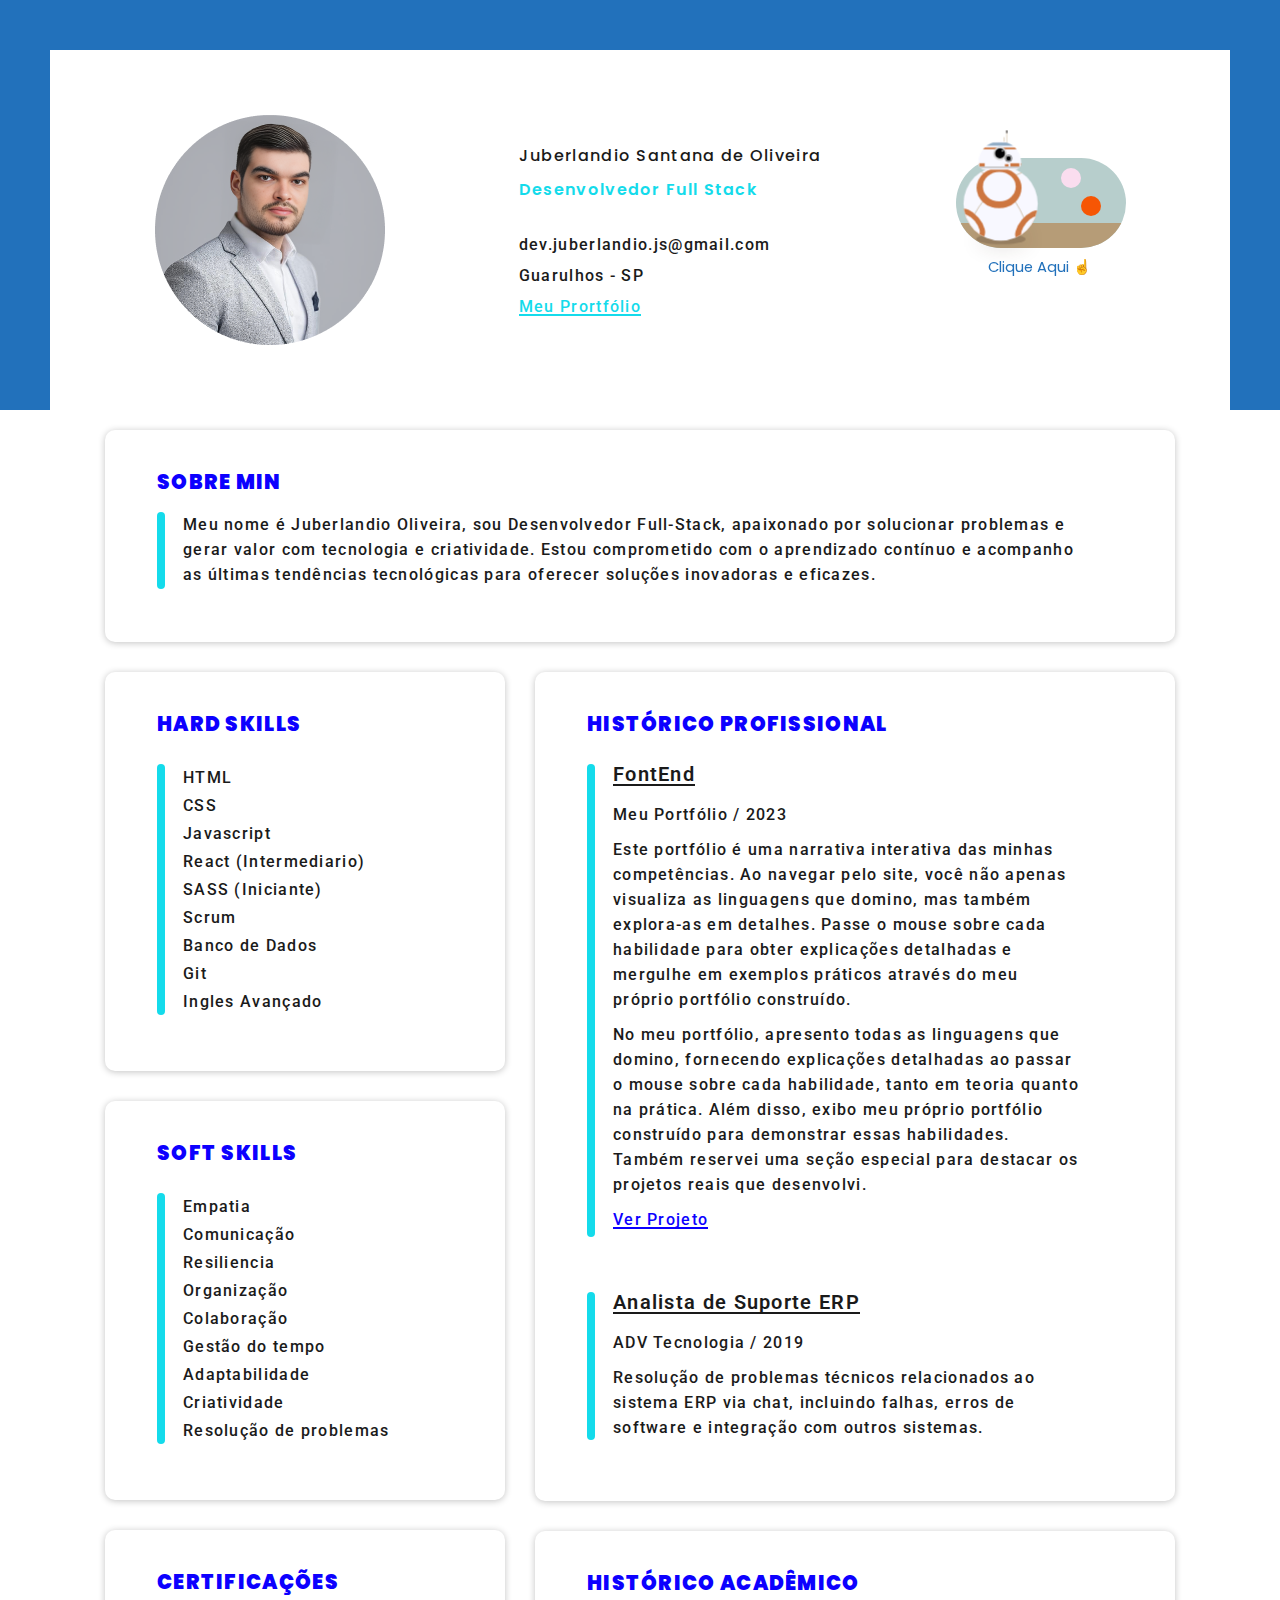
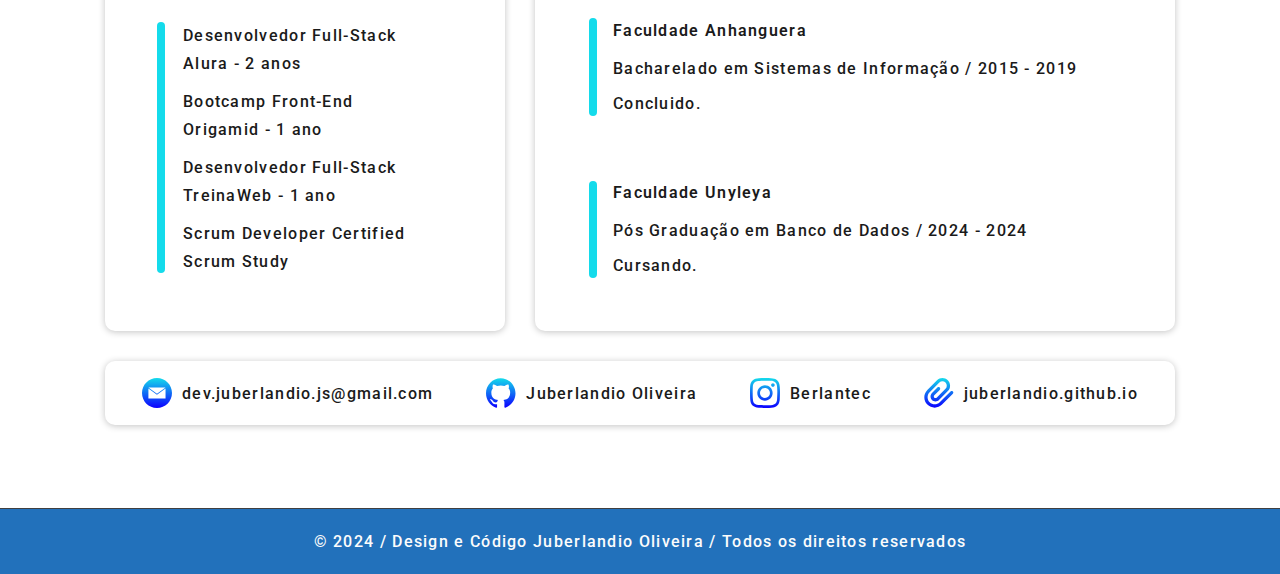
==== commit 584a7e57: "Update inicial" ====
--- a/index.html
+++ b/index.html
@@ -135,14 +135,14 @@
             <h2 class="font-1-xxl">Certificações</h2>
             <nav>
               <ul class="lista-unica font-2-xs">
-                <li>Especilista Back-End java</li>
-                <li>EBAC - 1 ano</li>
-                <li>Bootcamp Full-Stack</li>
-                <li>DevClub - 1ano</li>
+                <li>Desenvolvedor Full-Stack</li>
+                <li>Alura - 2 anos</li>
+                <li>Bootcamp Front-End</li>
+                <li>Origamid - 1 ano</li>
                 <li>Desenvolvedor Full-Stack</li>
                 <li>TreinaWeb - 1 ano</li>
-                <li>Desenvolvedor Full-Stack</li>
-                <li>Alura - 2 anos</li>
+                <li>Scrum Developer Certified</li>
+                <li>Scrum Study</li>
               </ul>
             </nav>
           </div>
@@ -177,7 +177,7 @@
               </div>
               <div class="lista-pos">
                 <h3 class="font-2-s">Faculdade Unyleya</h3>
-                <h4 class="font-2-xs">Pós Graduação em desenvolvimento de Sistemas com Java</h4>
+                <h4 class="font-2-xs">Pós Graduação em Banco de Dados / 2024 - 2024</h4>
                 <p class="font-2-xs">Cursando.</p>
               </div>
             </div>
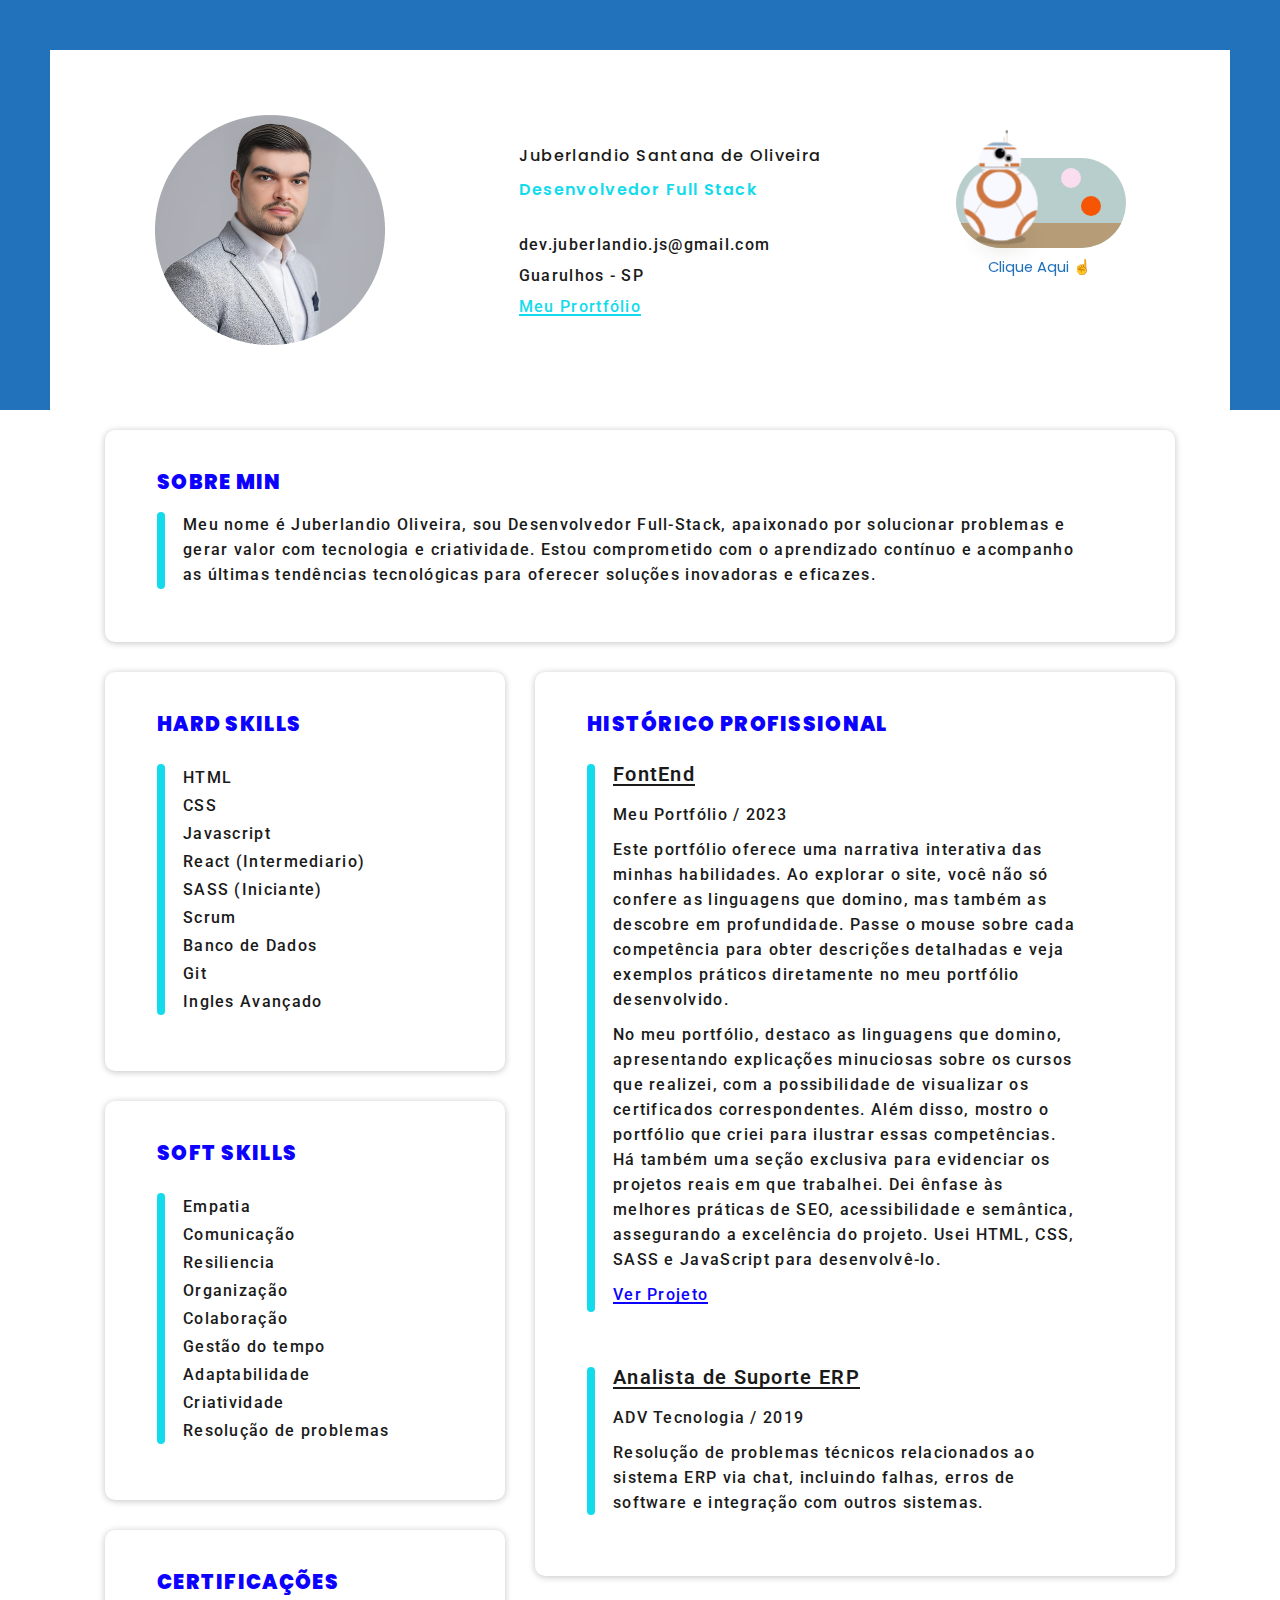
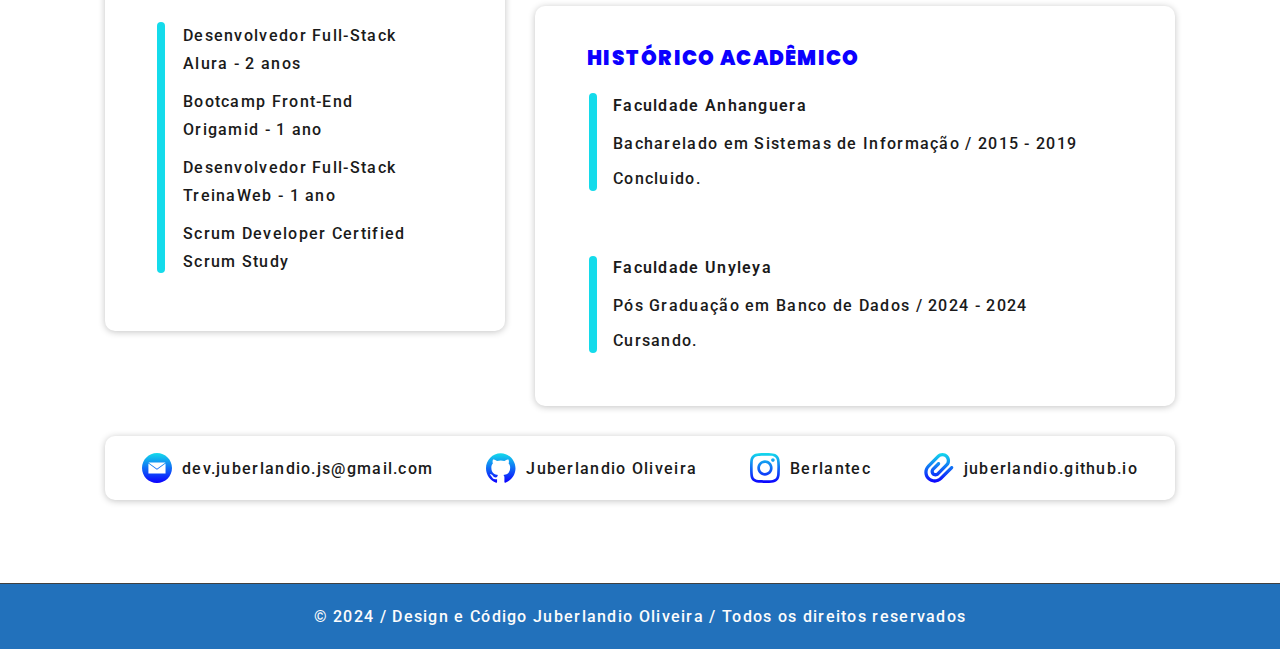
==== commit 5a38f9d2: "Update inicial" ====
--- a/index.html
+++ b/index.html
@@ -155,8 +155,8 @@
             <div class="lista">
               <h3 class="font-2-s">FontEnd</h3>
               <h4 class="font-2-xs">Meu Portfólio / 2023</h4>
-              <p class="font-2-xs">Este portfólio é uma narrativa interativa das minhas competências. Ao navegar pelo site, você não apenas visualiza as linguagens que domino, mas também explora-as em detalhes. Passe o mouse sobre cada habilidade para obter explicações detalhadas e mergulhe em exemplos práticos através do meu próprio portfólio construído.</p>
-              <p class="font-2-xs">No meu portfólio, apresento todas as linguagens que domino, fornecendo explicações detalhadas ao passar o mouse sobre cada habilidade, tanto em teoria quanto na prática. Além disso, exibo meu próprio portfólio construído para demonstrar essas habilidades. Também reservei uma seção especial para destacar os projetos reais que desenvolvi.</p>
+              <p class="font-2-xs">Este portfólio oferece uma narrativa interativa das minhas habilidades. Ao explorar o site, você não só confere as linguagens que domino, mas também as descobre em profundidade. Passe o mouse sobre cada competência para obter descrições detalhadas e veja exemplos práticos diretamente no meu portfólio desenvolvido.</p>
+              <p class="font-2-xs">No meu portfólio, destaco as linguagens que domino, apresentando explicações minuciosas sobre os cursos que realizei, com a possibilidade de visualizar os certificados correspondentes. Além disso, mostro o portfólio que criei para ilustrar essas competências. Há também uma seção exclusiva para evidenciar os projetos reais em que trabalhei. Dei ênfase às melhores práticas de SEO, acessibilidade e semântica, assegurando a excelência do projeto. Usei HTML, CSS, SASS e JavaScript para desenvolvê-lo.</p>
               <p class="soundButton font-2-xs"><a href="https://juberlandio.github.io/" target="_blank">Ver Projeto</a></p>
             </div>
             <div class="lista-2">
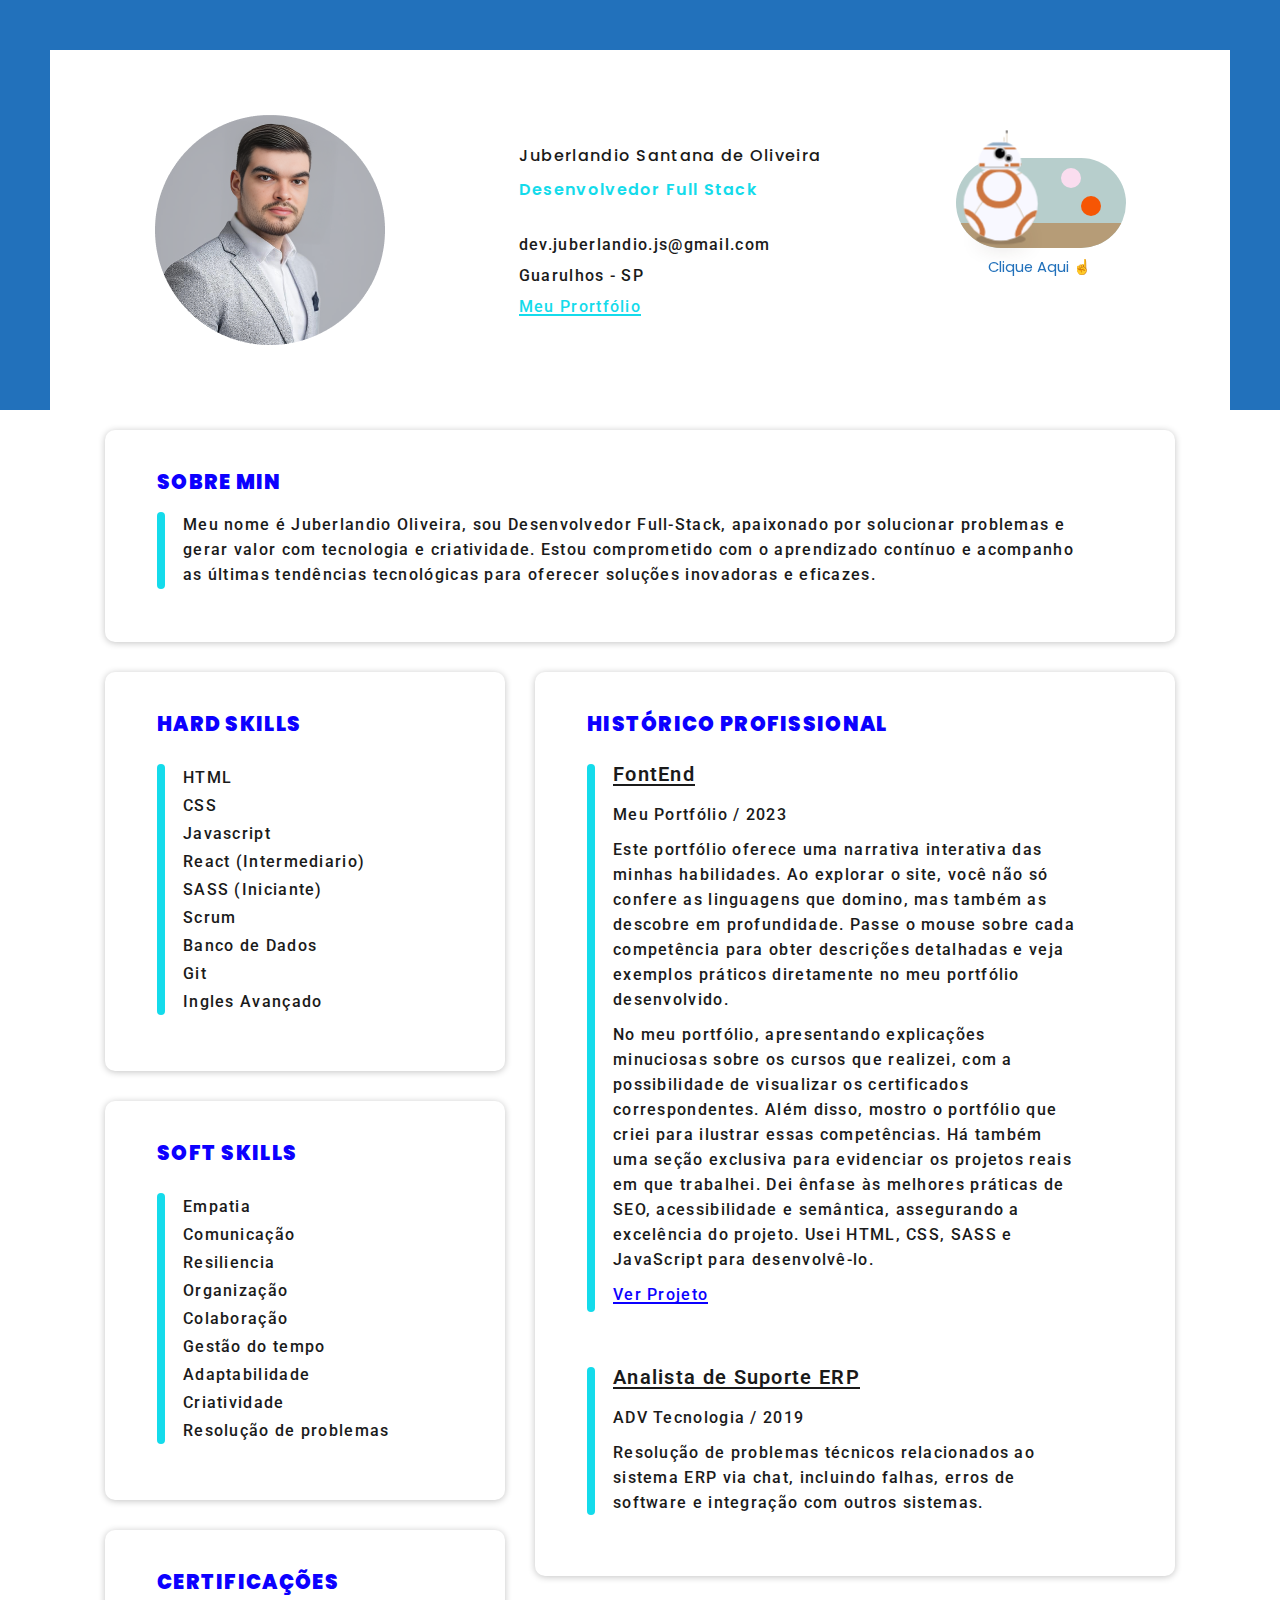
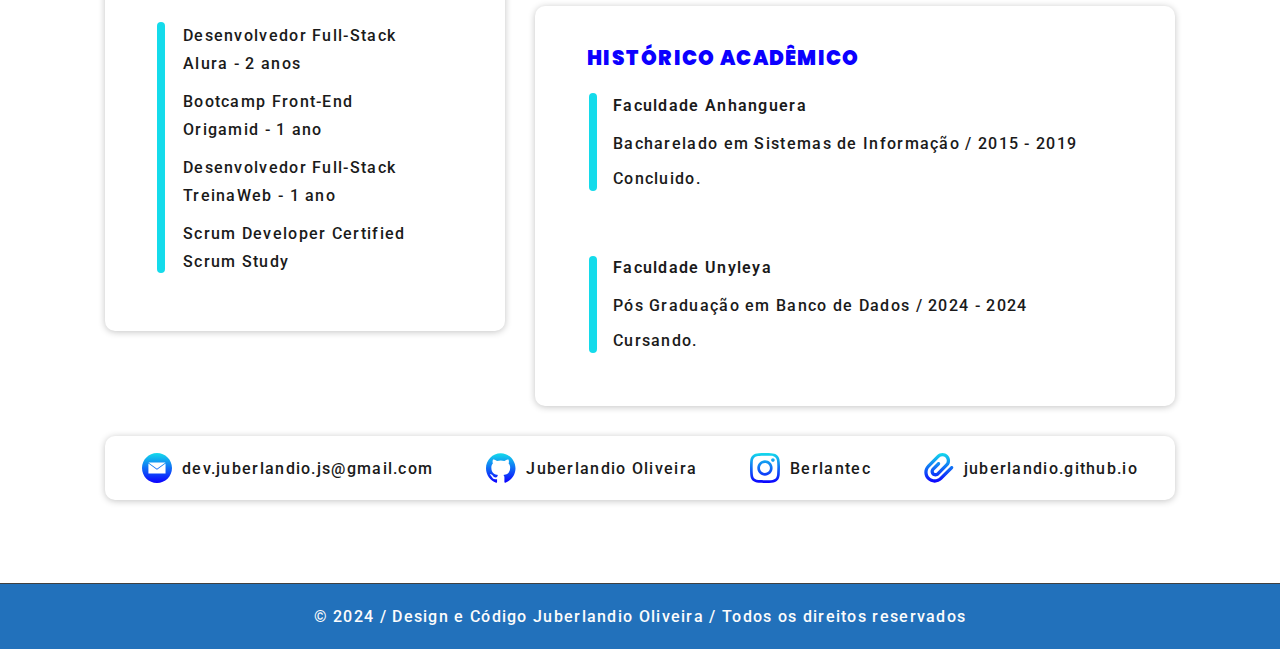
==== commit 79b8f281: "Update inicial" ====
--- a/index.html
+++ b/index.html
@@ -156,7 +156,7 @@
               <h3 class="font-2-s">FontEnd</h3>
               <h4 class="font-2-xs">Meu Portfólio / 2023</h4>
               <p class="font-2-xs">Este portfólio oferece uma narrativa interativa das minhas habilidades. Ao explorar o site, você não só confere as linguagens que domino, mas também as descobre em profundidade. Passe o mouse sobre cada competência para obter descrições detalhadas e veja exemplos práticos diretamente no meu portfólio desenvolvido.</p>
-              <p class="font-2-xs">No meu portfólio, destaco as linguagens que domino, apresentando explicações minuciosas sobre os cursos que realizei, com a possibilidade de visualizar os certificados correspondentes. Além disso, mostro o portfólio que criei para ilustrar essas competências. Há também uma seção exclusiva para evidenciar os projetos reais em que trabalhei. Dei ênfase às melhores práticas de SEO, acessibilidade e semântica, assegurando a excelência do projeto. Usei HTML, CSS, SASS e JavaScript para desenvolvê-lo.</p>
+              <p class="font-2-xs">No meu portfólio, apresentando explicações minuciosas sobre os cursos que realizei, com a possibilidade de visualizar os certificados correspondentes. Além disso, mostro o portfólio que criei para ilustrar essas competências. Há também uma seção exclusiva para evidenciar os projetos reais em que trabalhei. Dei ênfase às melhores práticas de SEO, acessibilidade e semântica, assegurando a excelência do projeto. Usei HTML, CSS, SASS e JavaScript para desenvolvê-lo.</p>
               <p class="soundButton font-2-xs"><a href="https://juberlandio.github.io/" target="_blank">Ver Projeto</a></p>
             </div>
             <div class="lista-2">
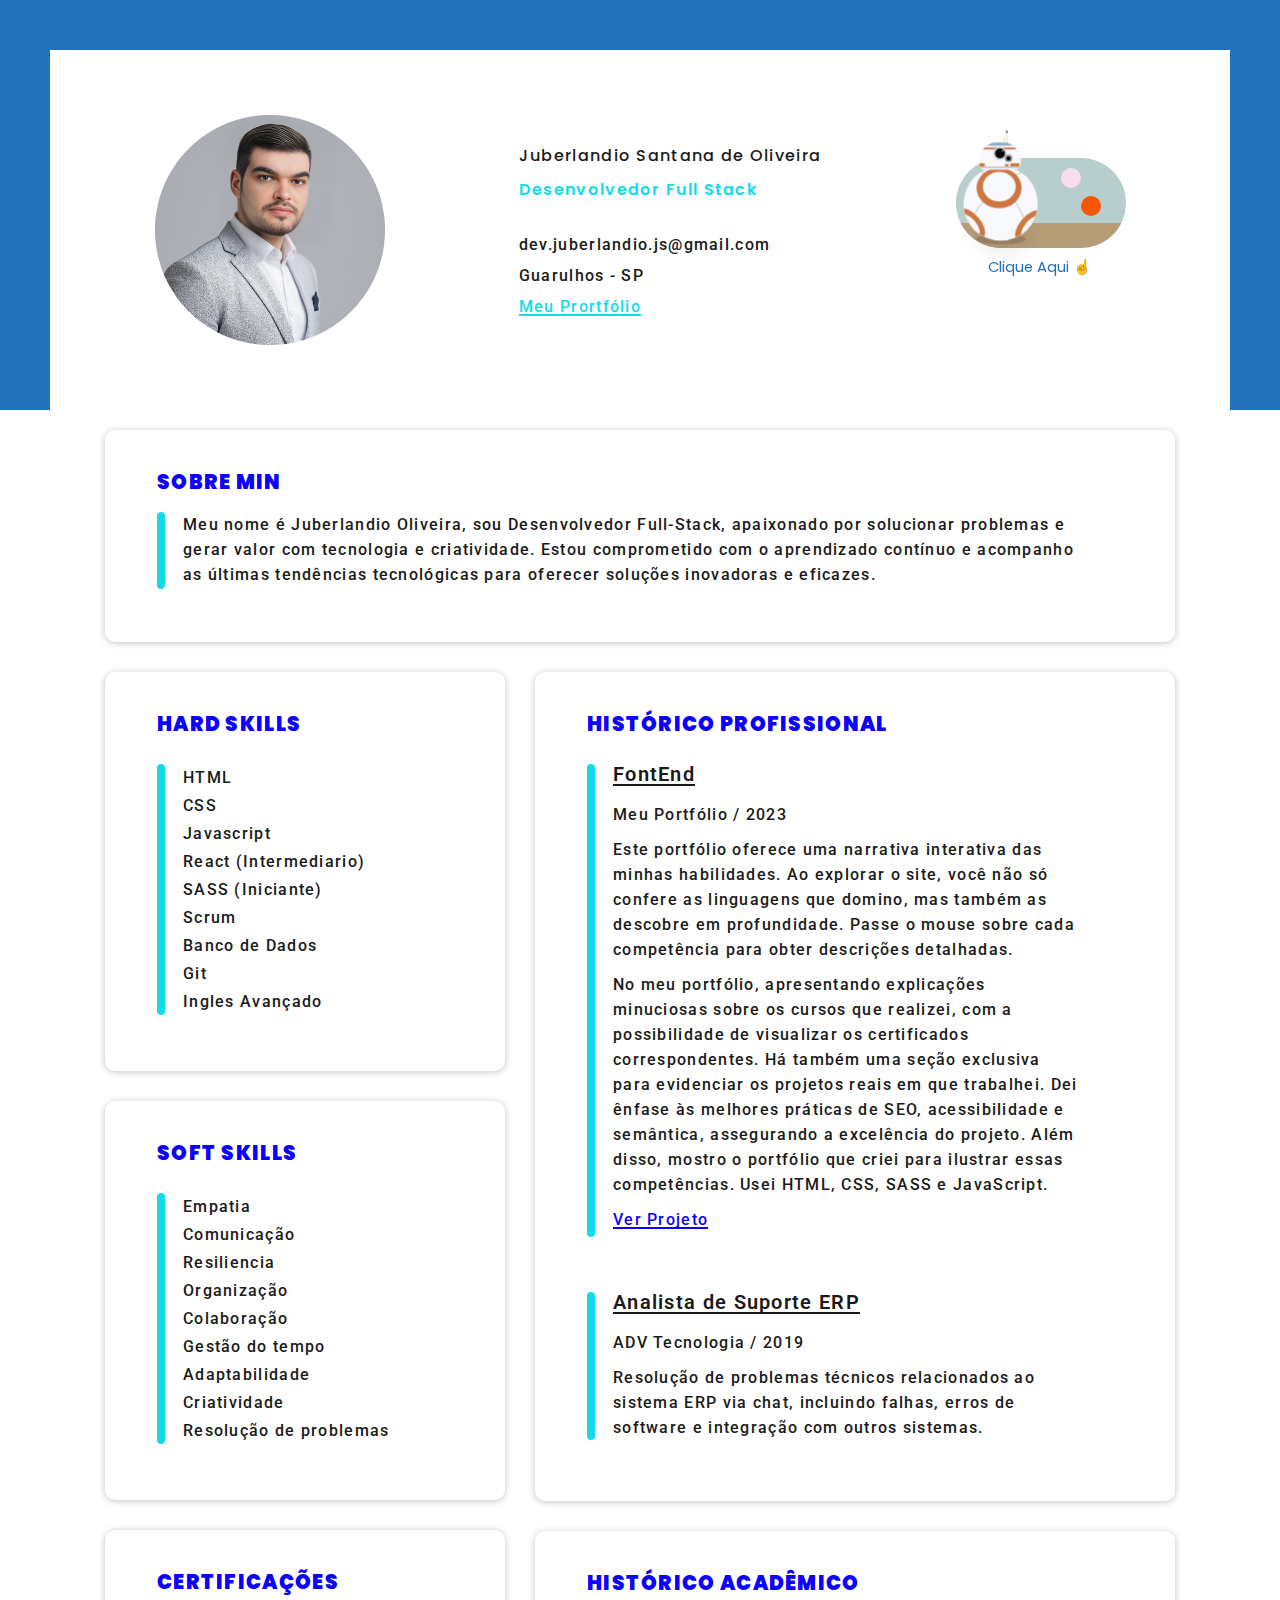
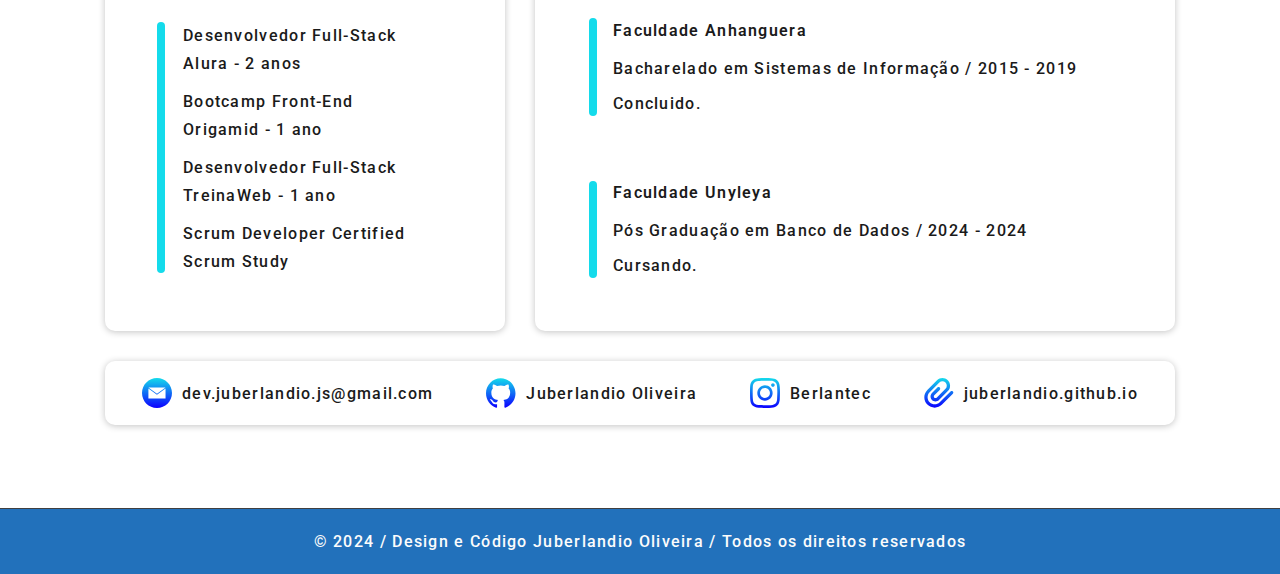
==== commit 845f1064: "Update inicial" ====
--- a/index.html
+++ b/index.html
@@ -155,8 +155,8 @@
             <div class="lista">
               <h3 class="font-2-s">FontEnd</h3>
               <h4 class="font-2-xs">Meu Portfólio / 2023</h4>
-              <p class="font-2-xs">Este portfólio oferece uma narrativa interativa das minhas habilidades. Ao explorar o site, você não só confere as linguagens que domino, mas também as descobre em profundidade. Passe o mouse sobre cada competência para obter descrições detalhadas e veja exemplos práticos diretamente no meu portfólio desenvolvido.</p>
-              <p class="font-2-xs">No meu portfólio, apresentando explicações minuciosas sobre os cursos que realizei, com a possibilidade de visualizar os certificados correspondentes. Além disso, mostro o portfólio que criei para ilustrar essas competências. Há também uma seção exclusiva para evidenciar os projetos reais em que trabalhei. Dei ênfase às melhores práticas de SEO, acessibilidade e semântica, assegurando a excelência do projeto. Usei HTML, CSS, SASS e JavaScript para desenvolvê-lo.</p>
+              <p class="font-2-xs">Este portfólio oferece uma narrativa interativa das minhas habilidades. Ao explorar o site, você não só confere as linguagens que domino, mas também as descobre em profundidade. Passe o mouse sobre cada competência para obter descrições detalhadas.</p>
+              <p class="font-2-xs">No meu portfólio, apresentando explicações minuciosas sobre os cursos que realizei, com a possibilidade de visualizar os certificados correspondentes.  Há também uma seção exclusiva para evidenciar os projetos reais em que trabalhei. Dei ênfase às melhores práticas de SEO, acessibilidade e semântica, assegurando a excelência do projeto. Além disso, mostro o portfólio que criei para ilustrar essas competências. Usei HTML, CSS, SASS e JavaScript.</p>
               <p class="soundButton font-2-xs"><a href="https://juberlandio.github.io/" target="_blank">Ver Projeto</a></p>
             </div>
             <div class="lista-2">
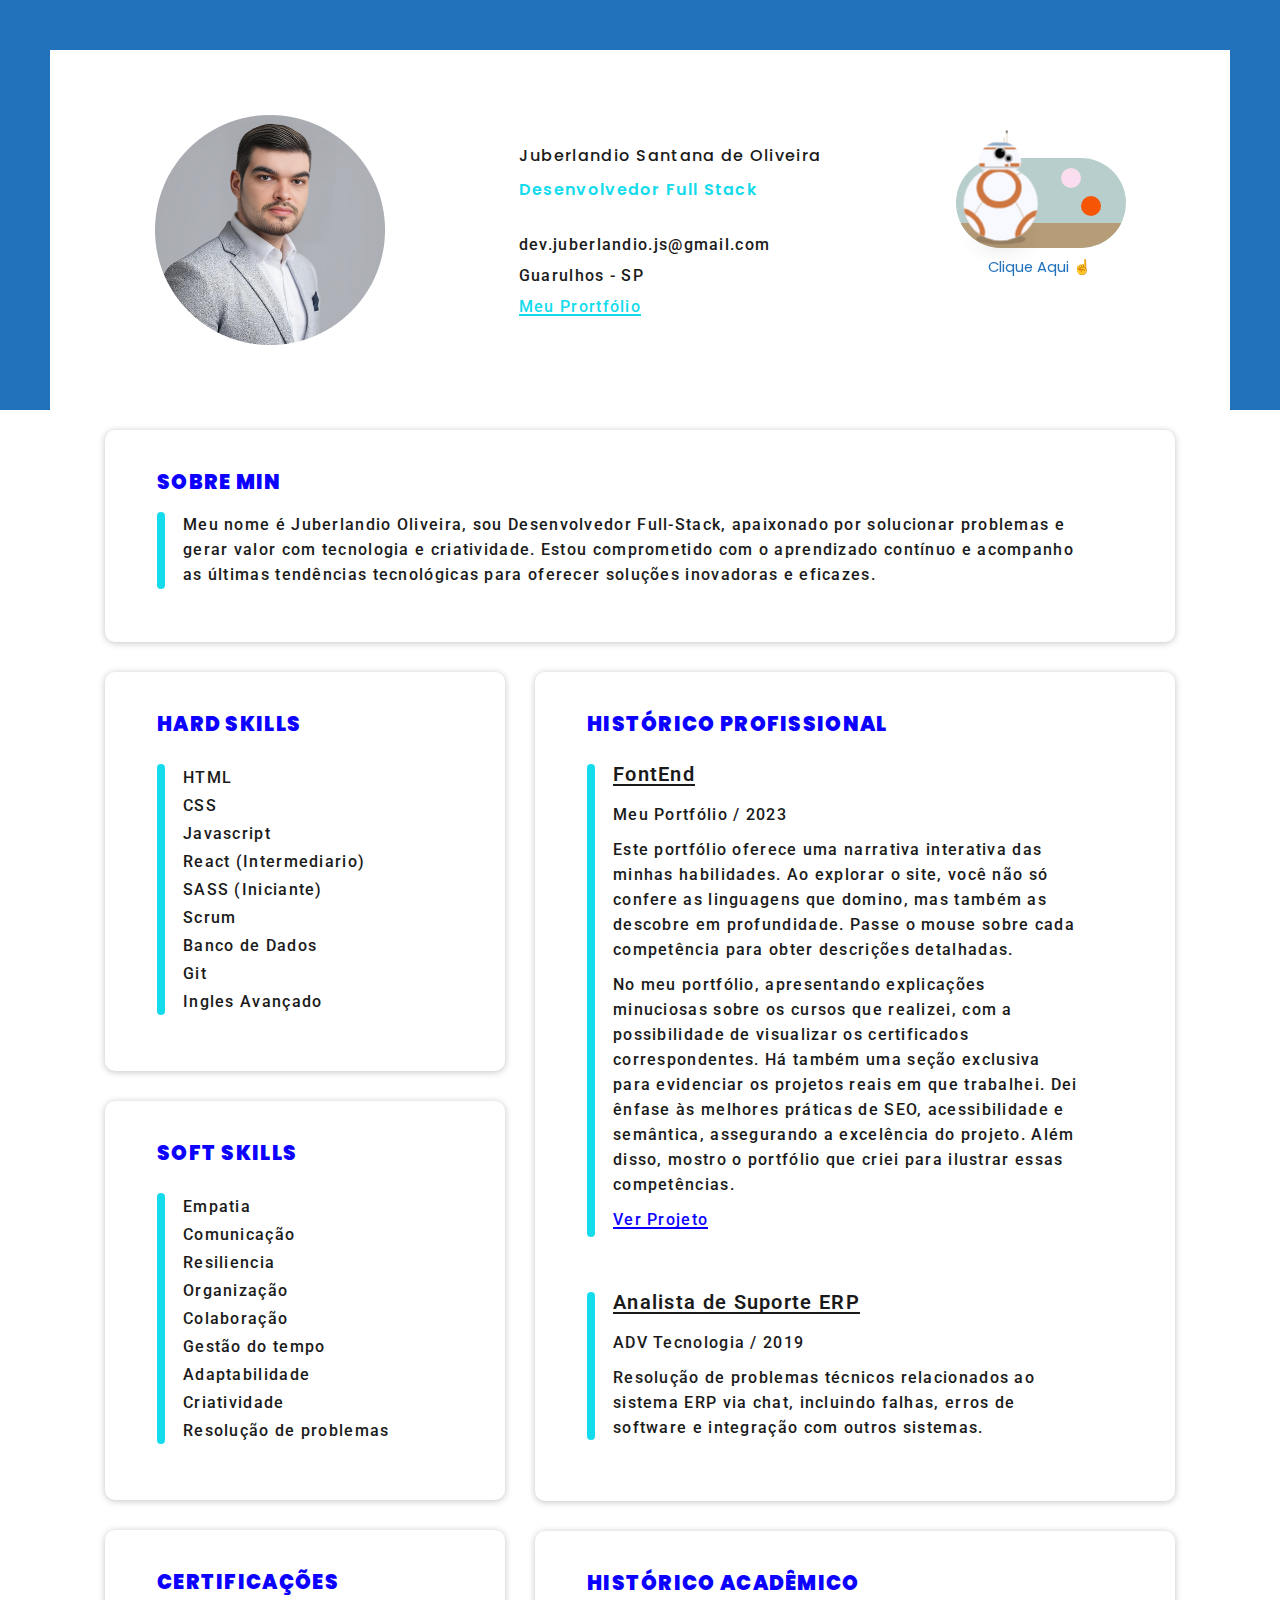
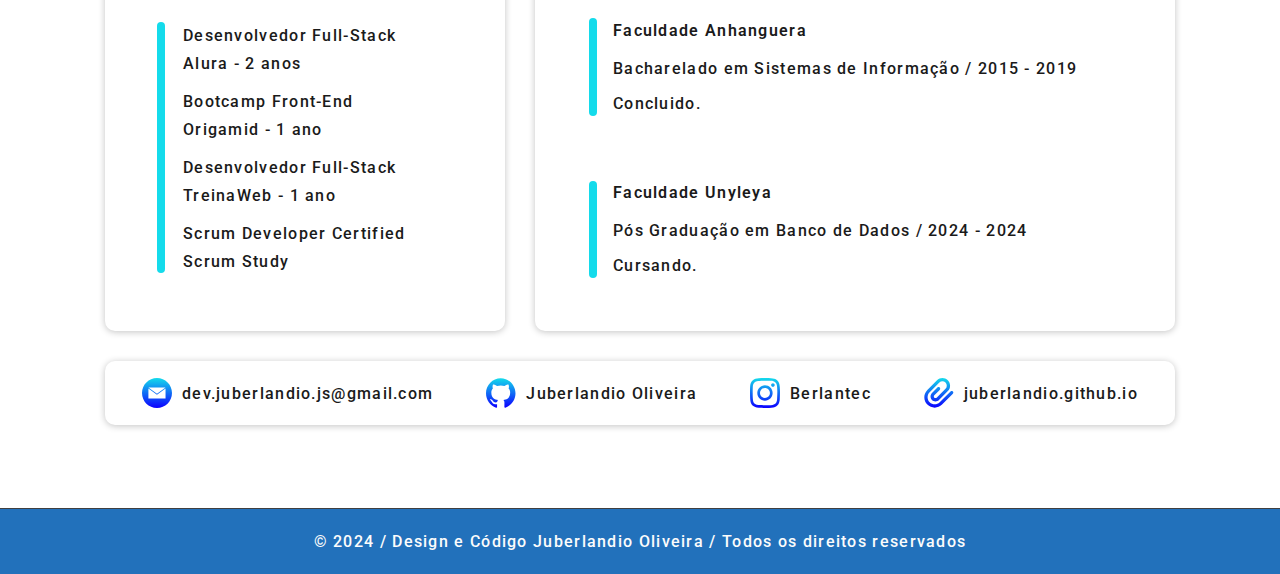
==== commit 6f4392eb: "Update inicial" ====
--- a/index.html
+++ b/index.html
@@ -156,7 +156,7 @@
               <h3 class="font-2-s">FontEnd</h3>
               <h4 class="font-2-xs">Meu Portfólio / 2023</h4>
               <p class="font-2-xs">Este portfólio oferece uma narrativa interativa das minhas habilidades. Ao explorar o site, você não só confere as linguagens que domino, mas também as descobre em profundidade. Passe o mouse sobre cada competência para obter descrições detalhadas.</p>
-              <p class="font-2-xs">No meu portfólio, apresentando explicações minuciosas sobre os cursos que realizei, com a possibilidade de visualizar os certificados correspondentes.  Há também uma seção exclusiva para evidenciar os projetos reais em que trabalhei. Dei ênfase às melhores práticas de SEO, acessibilidade e semântica, assegurando a excelência do projeto. Além disso, mostro o portfólio que criei para ilustrar essas competências. Usei HTML, CSS, SASS e JavaScript.</p>
+              <p class="font-2-xs">No meu portfólio, apresentando explicações minuciosas sobre os cursos que realizei, com a possibilidade de visualizar os certificados correspondentes.  Há também uma seção exclusiva para evidenciar os projetos reais em que trabalhei. Dei ênfase às melhores práticas de SEO, acessibilidade e semântica, assegurando a excelência do projeto. Além disso, mostro o portfólio que criei para ilustrar essas competências.</p>
               <p class="soundButton font-2-xs"><a href="https://juberlandio.github.io/" target="_blank">Ver Projeto</a></p>
             </div>
             <div class="lista-2">
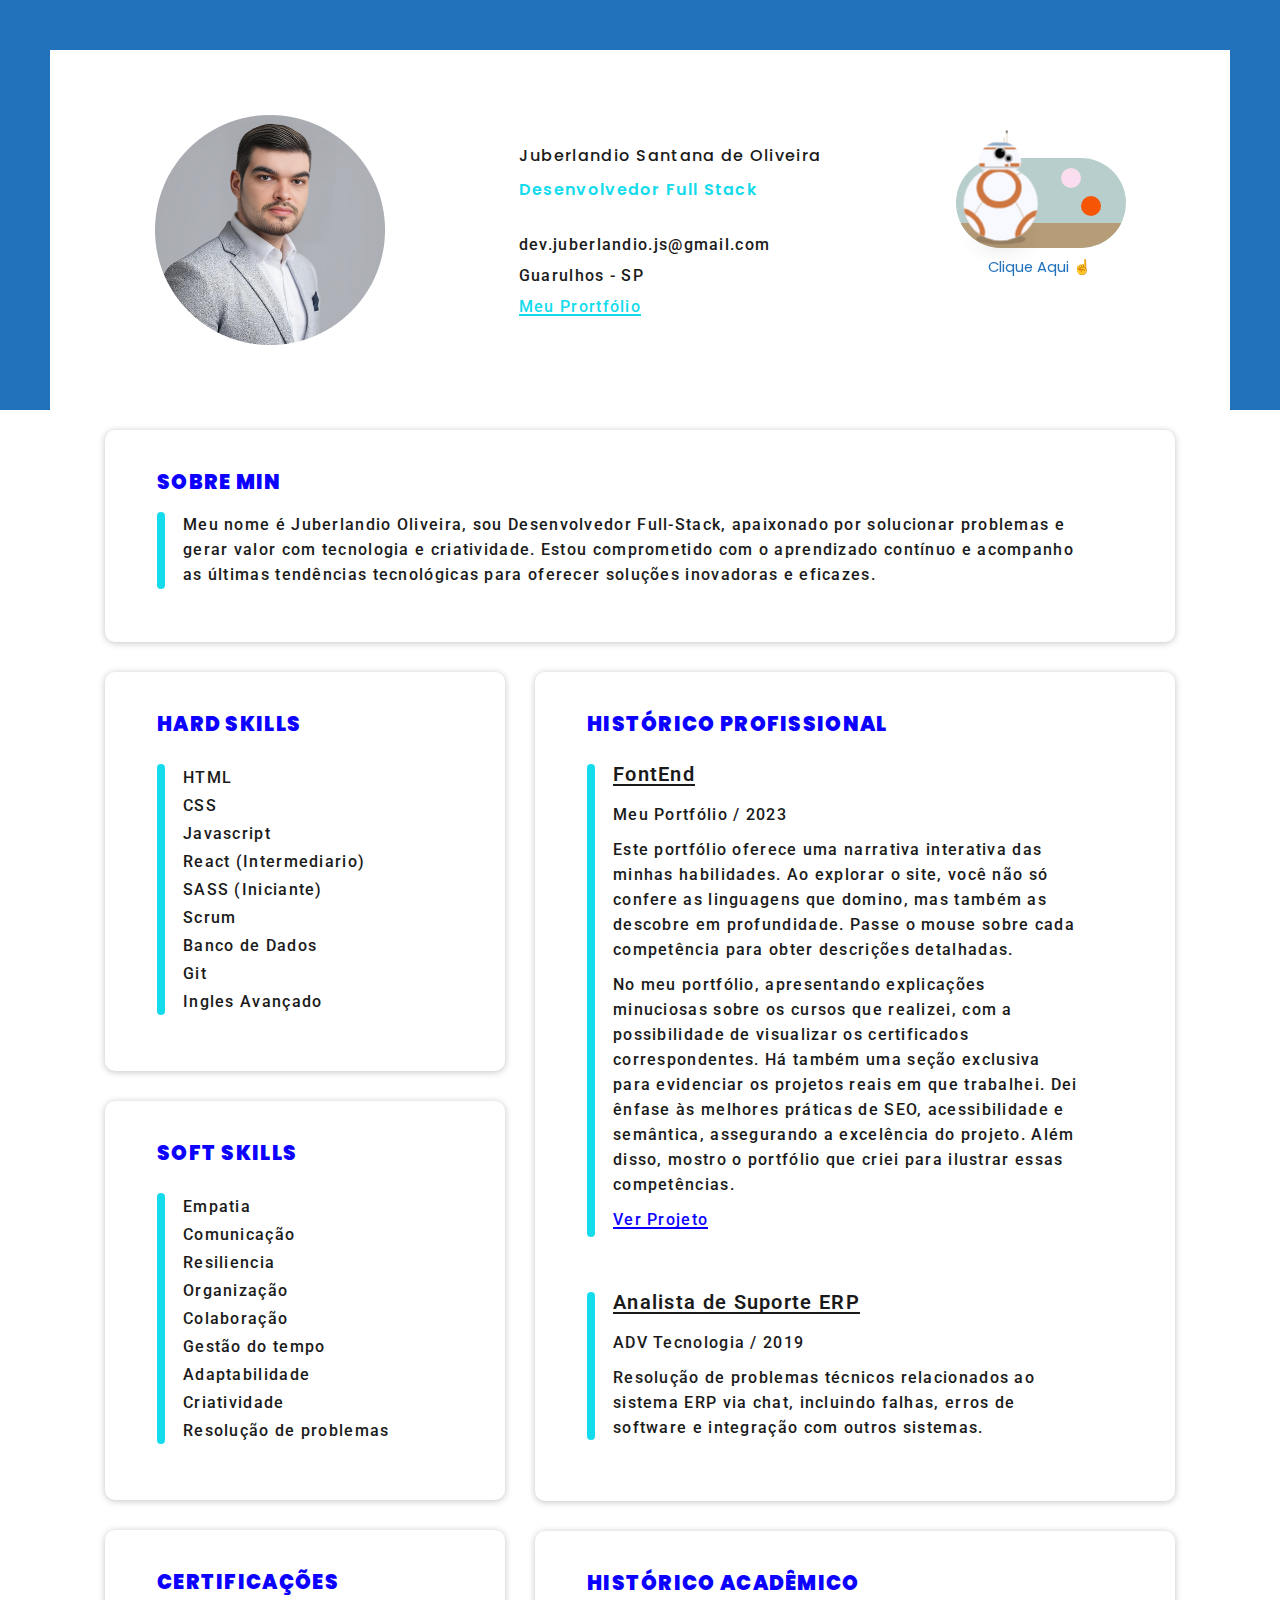
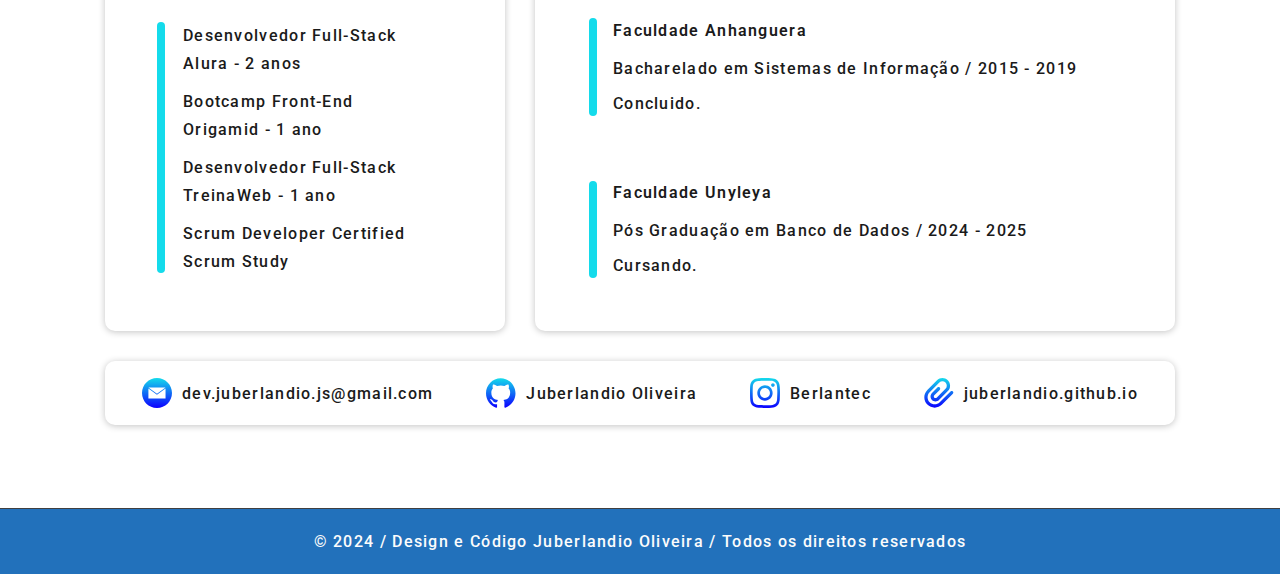
==== commit 5e9752e3: "Update inicial" ====
--- a/index.html
+++ b/index.html
@@ -177,7 +177,7 @@
               </div>
               <div class="lista-pos">
                 <h3 class="font-2-s">Faculdade Unyleya</h3>
-                <h4 class="font-2-xs">Pós Graduação em Banco de Dados / 2024 - 2024</h4>
+                <h4 class="font-2-xs">Pós Graduação em Banco de Dados / 2024 - 2025</h4>
                 <p class="font-2-xs">Cursando.</p>
               </div>
             </div>
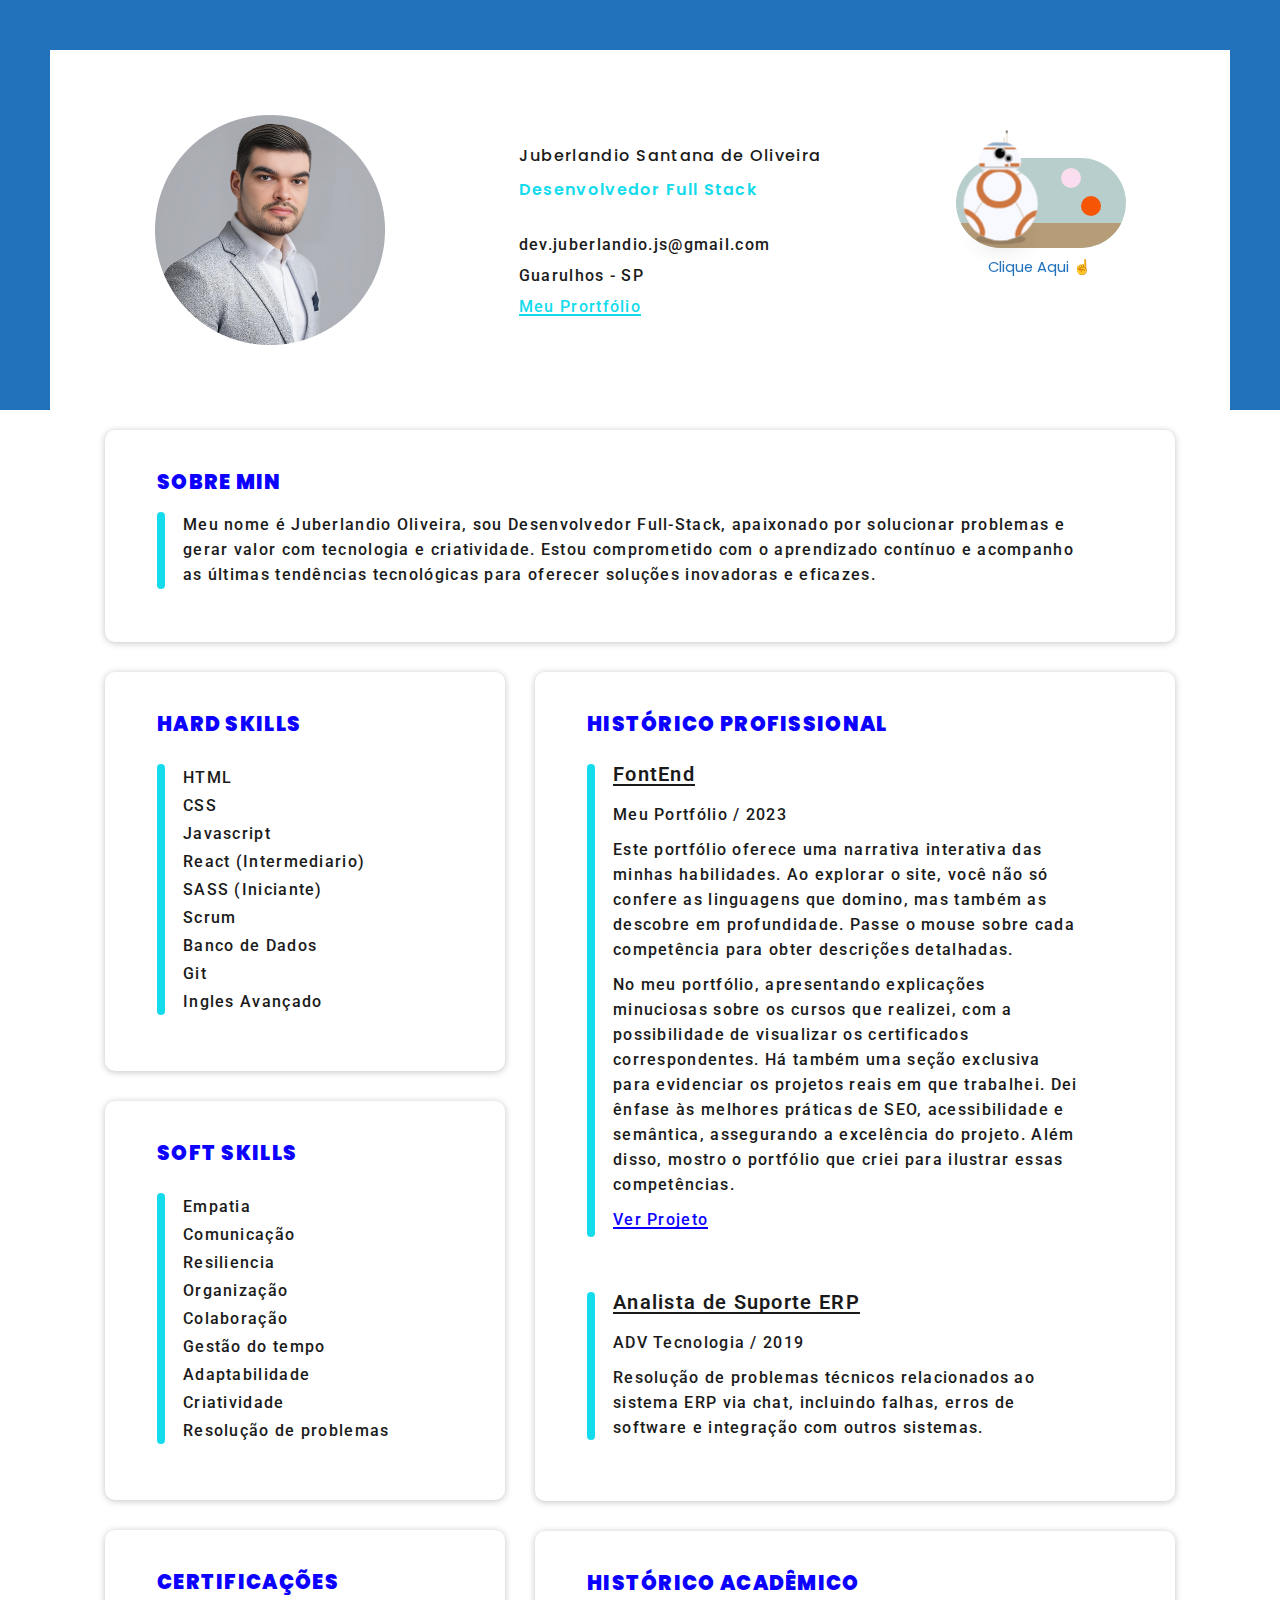
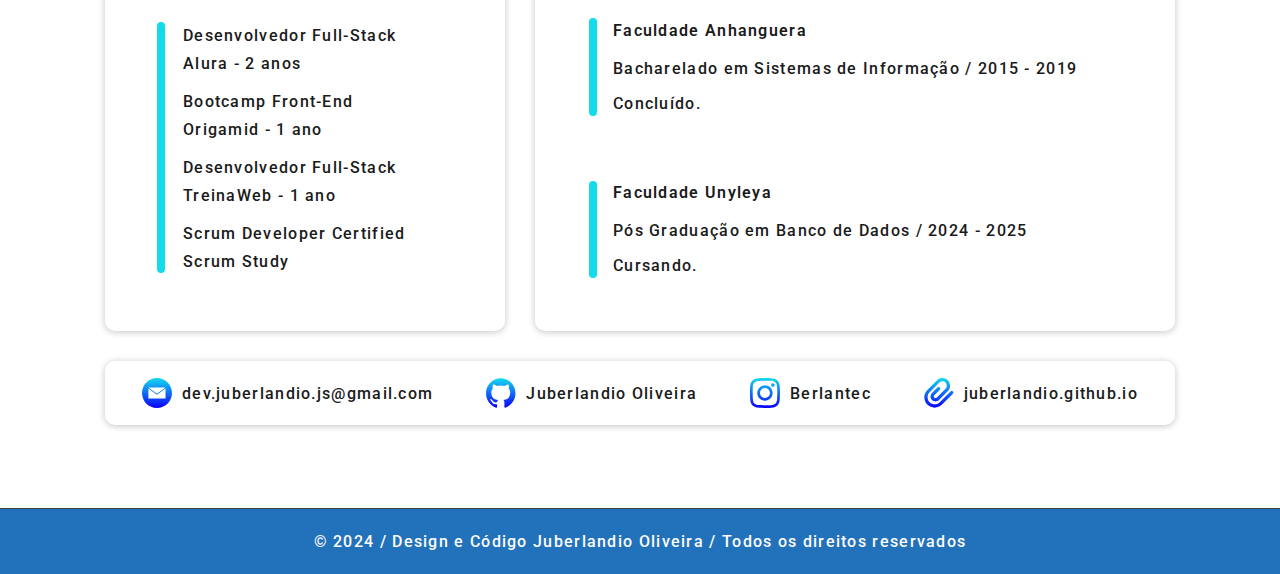
==== commit b0e1be2d: "Update inicial" ====
--- a/index.html
+++ b/index.html
@@ -173,7 +173,7 @@
               <div class="lista-formacao">
                 <h3 class="font-2-s">Faculdade Anhanguera</h3>
                 <h4 class="font-2-xs">Bacharelado em Sistemas de Informação / 2015 - 2019</h4>
-                <p class="font-2-xs">Concluido.</p>
+                <p class="font-2-xs">Concluído.</p>
               </div>
               <div class="lista-pos">
                 <h3 class="font-2-s">Faculdade Unyleya</h3>
